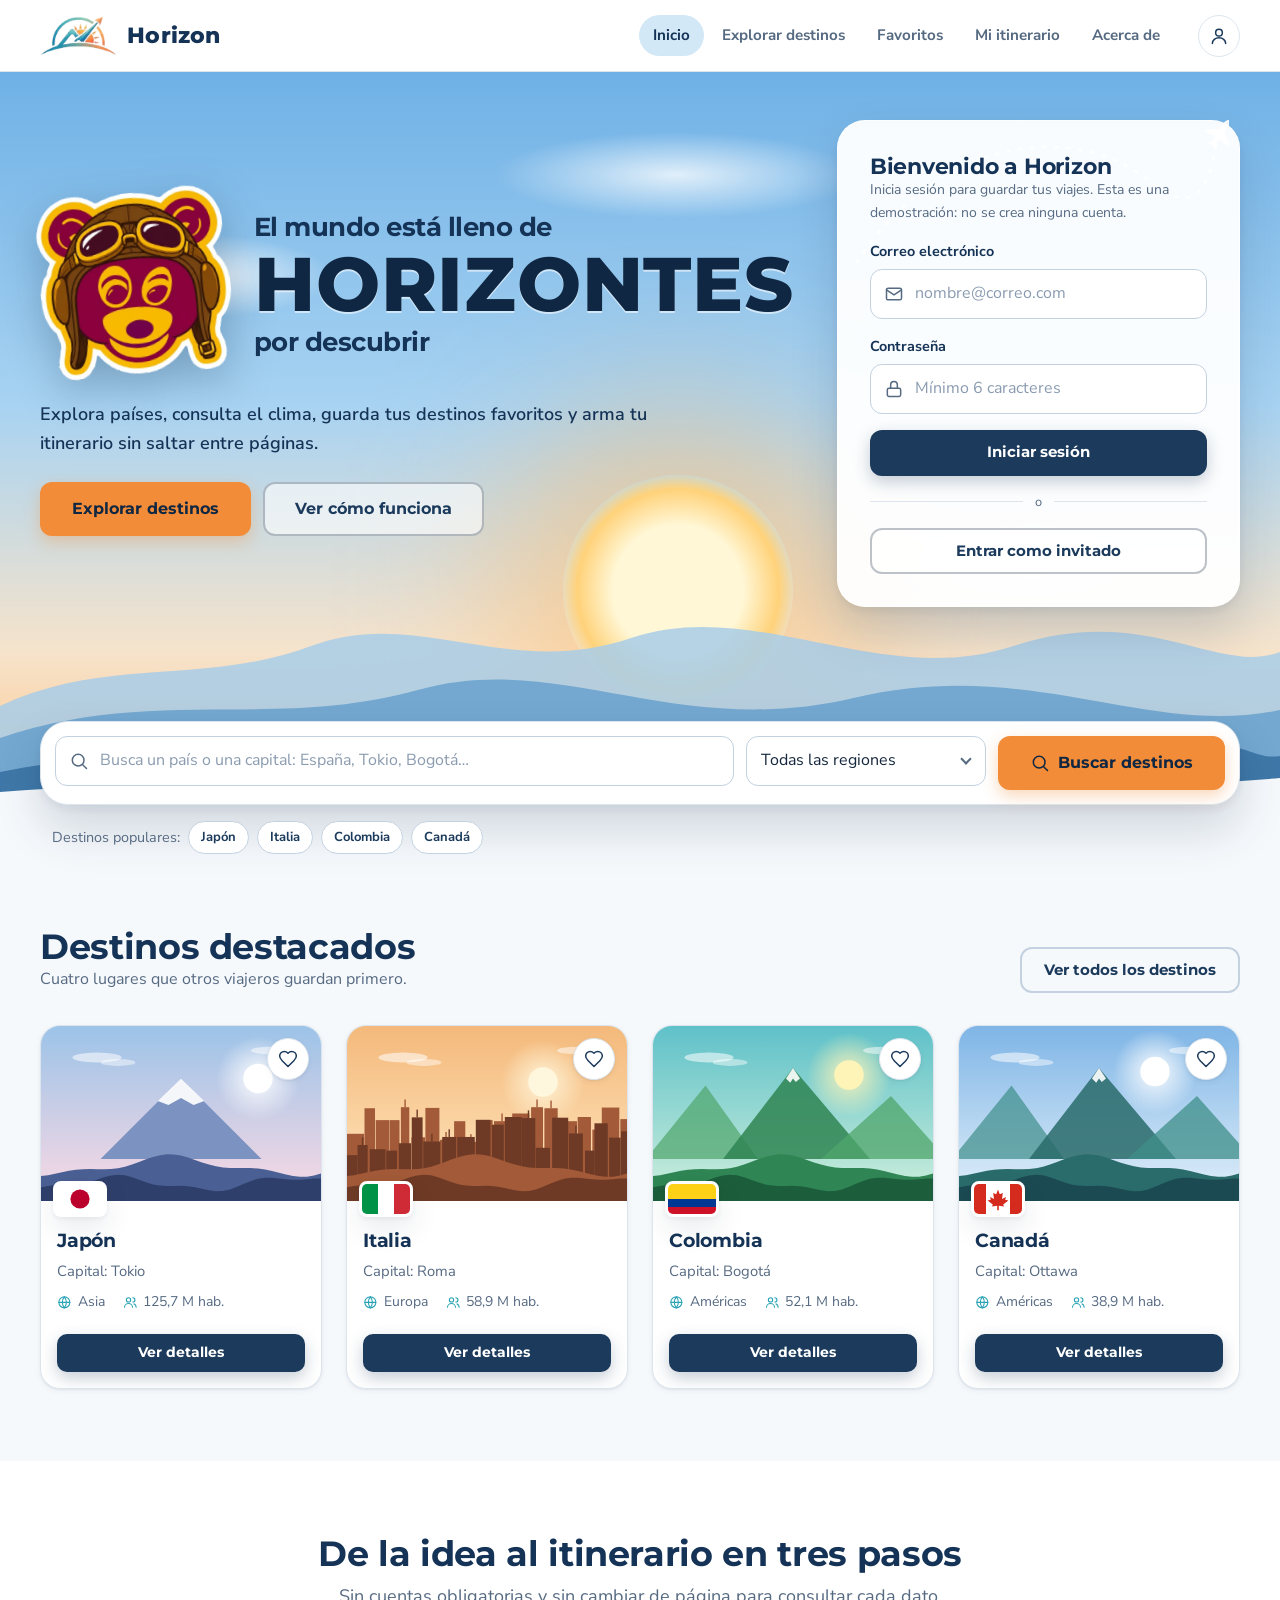
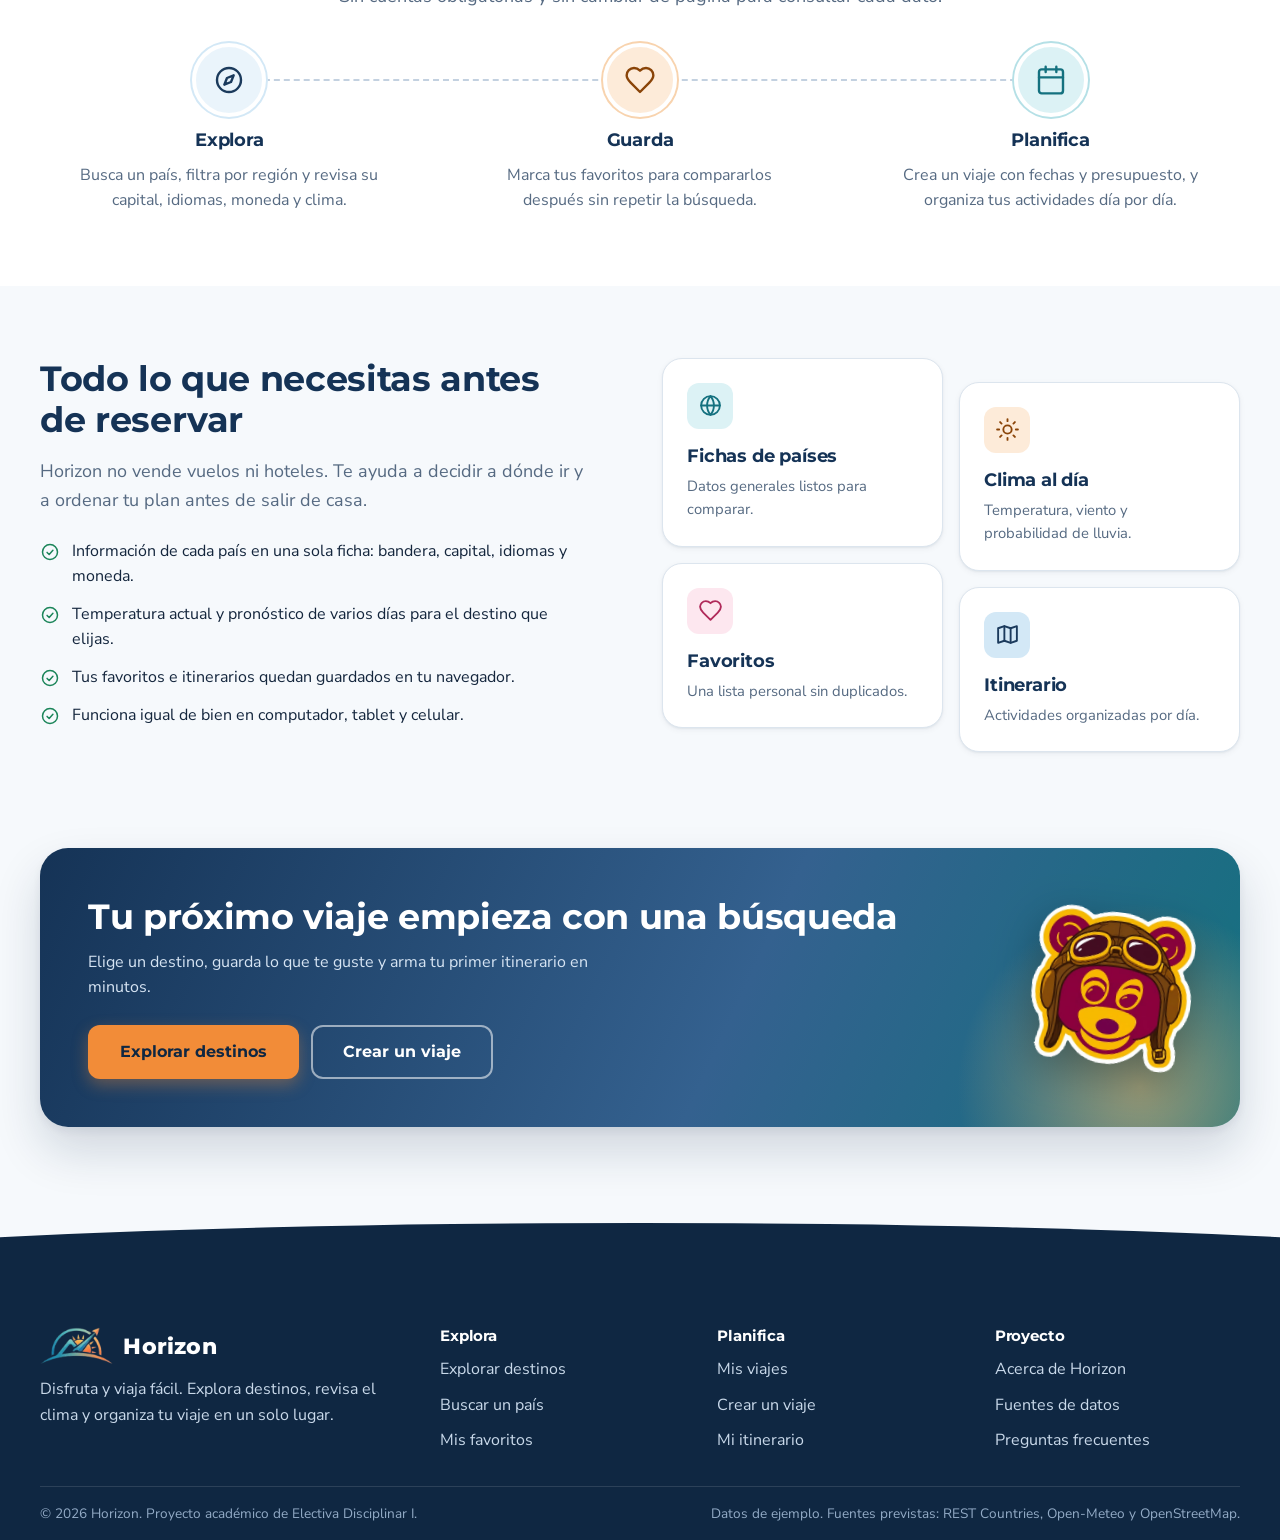
==== index.html @ ce662d8a "Add files via upload" ====
<!DOCTYPE html>
<html lang="es">
<head>
  <meta charset="utf-8">
  <meta name="viewport" content="width=device-width, initial-scale=1">
  <title>Horizon | Explora destinos y planifica tu viaje</title>
  <meta name="description" content="Horizon reúne destinos, clima, favoritos e itinerarios en un solo lugar para planificar tu próximo viaje.">
  <meta name="theme-color" content="#1b3a5c">
  <link rel="icon" type="image/png" href="assets/img/mascota.png">
  <link rel="preconnect" href="https://fonts.googleapis.com"><link rel="preconnect" href="https://fonts.gstatic.com" crossorigin><link rel="stylesheet" href="https://fonts.googleapis.com/css2?family=Montserrat:wght@600;700;800&family=Nunito+Sans:wght@400;600;700&display=swap">
  <link rel="stylesheet" href="css/base.css">
  <link rel="stylesheet" href="css/components.css">
  <link rel="stylesheet" href="css/pages.css">
  <link rel="stylesheet" href="css/responsive.css">
</head>
<body class="page-home">
<svg xmlns="http://www.w3.org/2000/svg" width="0" height="0" style="position:absolute" aria-hidden="true" focusable="false"><symbol id="i-search" viewBox="0 0 24 24"><circle cx="11" cy="11" r="7"/><path d="m21 21-4.3-4.3"/></symbol><symbol id="i-pin" viewBox="0 0 24 24"><path d="M20 10c0 6-8 12-8 12S4 16 4 10a8 8 0 0 1 16 0Z"/><circle cx="12" cy="10" r="3"/></symbol><symbol id="i-calendar" viewBox="0 0 24 24"><rect x="3" y="4" width="18" height="18" rx="2"/><path d="M16 2v4M8 2v4M3 10h18"/></symbol><symbol id="i-clock" viewBox="0 0 24 24"><circle cx="12" cy="12" r="9"/><path d="M12 7v5l3 2"/></symbol><symbol id="i-user" viewBox="0 0 24 24"><circle cx="12" cy="8" r="4"/><path d="M4 21c0-4 3.6-7 8-7s8 3 8 7"/></symbol><symbol id="i-users" viewBox="0 0 24 24"><circle cx="9" cy="8" r="3.5"/><path d="M2.5 20c0-3.5 3-6 6.5-6s6.5 2.5 6.5 6"/><path d="M16 4.5a3.5 3.5 0 0 1 0 7M18 14.5c2.2.8 3.5 2.8 3.5 5.5"/></symbol><symbol id="i-plane" viewBox="0 0 24 24"><path d="M17.8 19.2 16 11l3.5-3.5C21 6 21.5 4 21 3c-1-.5-3 0-4.5 1.5L13 8 4.8 6.2c-.5-.1-.9.1-1.1.5l-.3.5c-.2.5-.1 1 .3 1.3L9 12l-2 3H4l-1 1 3 2 2 3 1-1v-3l3-2 3.5 5.3c.3.4.8.5 1.3.3l.5-.2c.4-.3.6-.7.5-1.2z"/></symbol><symbol id="i-heart" viewBox="0 0 24 24"><path d="M19 14c1.5-1.5 3-3.2 3-5.5A5.5 5.5 0 0 0 16.5 3c-1.8 0-3 .5-4.5 2-1.5-1.5-2.7-2-4.5-2A5.5 5.5 0 0 0 2 8.5c0 2.3 1.5 4 3 5.5l7 7Z"/></symbol><symbol id="i-bookmark" viewBox="0 0 24 24"><path d="m19 21-7-4-7 4V5a2 2 0 0 1 2-2h10a2 2 0 0 1 2 2v16Z"/></symbol><symbol id="i-chevron-right" viewBox="0 0 24 24"><path d="m9 18 6-6-6-6"/></symbol><symbol id="i-chevron-left" viewBox="0 0 24 24"><path d="m15 18-6-6 6-6"/></symbol><symbol id="i-arrow-left" viewBox="0 0 24 24"><path d="M19 12H5M12 19l-7-7 7-7"/></symbol><symbol id="i-arrow-right" viewBox="0 0 24 24"><path d="M5 12h14M12 5l7 7-7 7"/></symbol><symbol id="i-dots" viewBox="0 0 24 24"><circle cx="12" cy="5" r="1.4" fill="currentColor"/><circle cx="12" cy="12" r="1.4" fill="currentColor"/><circle cx="12" cy="19" r="1.4" fill="currentColor"/></symbol><symbol id="i-plus" viewBox="0 0 24 24"><path d="M12 5v14M5 12h14"/></symbol><symbol id="i-trash" viewBox="0 0 24 24"><path d="M3 6h18M8 6V4a1 1 0 0 1 1-1h6a1 1 0 0 1 1 1v2M19 6l-1 14a2 2 0 0 1-2 2H8a2 2 0 0 1-2-2L5 6M10 11v6M14 11v6"/></symbol><symbol id="i-edit" viewBox="0 0 24 24"><path d="M12 20h9"/><path d="M16.5 3.5a2.1 2.1 0 0 1 3 3L7 19l-4 1 1-4Z"/></symbol><symbol id="i-check" viewBox="0 0 24 24"><path d="M20 6 9 17l-5-5"/></symbol><symbol id="i-x" viewBox="0 0 24 24"><path d="M18 6 6 18M6 6l12 12"/></symbol><symbol id="i-info" viewBox="0 0 24 24"><circle cx="12" cy="12" r="9"/><path d="M12 16v-4M12 8h.01"/></symbol><symbol id="i-alert" viewBox="0 0 24 24"><circle cx="12" cy="12" r="9"/><path d="M12 8v4M12 16h.01"/></symbol><symbol id="i-check-circle" viewBox="0 0 24 24"><circle cx="12" cy="12" r="9"/><path d="m8.5 12.5 2.5 2.5 4.5-5"/></symbol><symbol id="i-sun" viewBox="0 0 24 24"><circle cx="12" cy="12" r="4"/><path d="M12 2v2M12 20v2M4.9 4.9l1.4 1.4M17.7 17.7l1.4 1.4M2 12h2M20 12h2M4.9 19.1l1.4-1.4M17.7 6.3l1.4-1.4"/></symbol><symbol id="i-cloud" viewBox="0 0 24 24"><path d="M17.5 19H9a7 7 0 1 1 6.71-9h1.79a4.5 4.5 0 1 1 0 9Z"/></symbol><symbol id="i-cloud-sun" viewBox="0 0 24 24"><path d="M12 2v2M4.9 4.9l1.4 1.4M2 12h2M20 12h2M17.7 6.3l1.4-1.4"/><path d="M15.9 12.1a4 4 0 0 0-7.7-.9"/><path d="M13 22H7a5 5 0 1 1 4.9-6H13a3 3 0 0 1 0 6Z"/></symbol><symbol id="i-cloud-rain" viewBox="0 0 24 24"><path d="M4 14.9A7 7 0 1 1 15.7 8h1.8a4.5 4.5 0 0 1 2.5 8.2"/><path d="M16 14v6M8 14v6M12 16v6"/></symbol><symbol id="i-wind" viewBox="0 0 24 24"><path d="M17.7 7.7a2.5 2.5 0 1 1 1.8 4.3H2M9.6 4.6A2 2 0 1 1 11 8H2M12.6 19.4A2 2 0 1 0 14 16H2"/></symbol><symbol id="i-thermometer" viewBox="0 0 24 24"><path d="M14 14.8V4a2 2 0 0 0-4 0v10.8a4 4 0 1 0 4 0Z"/></symbol><symbol id="i-droplet" viewBox="0 0 24 24"><path d="M12 22a7 7 0 0 0 7-7c0-4-7-12-7-12S5 11 5 15a7 7 0 0 0 7 7Z"/></symbol><symbol id="i-globe" viewBox="0 0 24 24"><circle cx="12" cy="12" r="9"/><path d="M3 12h18M12 3a14 14 0 0 1 0 18M12 3a14 14 0 0 0 0 18"/></symbol><symbol id="i-compass" viewBox="0 0 24 24"><circle cx="12" cy="12" r="9"/><path d="m15.5 8.5-2 5-5 2 2-5Z"/></symbol><symbol id="i-coin" viewBox="0 0 24 24"><circle cx="12" cy="12" r="9"/><path d="M14.8 9.2c-.6-.8-1.6-1.2-2.8-1.2-1.7 0-2.8.8-2.8 2 0 3 5.6 1.5 5.6 4.2 0 1.2-1.2 2-2.8 2-1.3 0-2.4-.5-3-1.4M12 6.5V8m0 8v1.5"/></symbol><symbol id="i-language" viewBox="0 0 24 24"><path d="m5 8 6 6M4 14l6-6 2-3M2 5h12M7 2h1M22 22l-5-10-5 10M14 18h6"/></symbol><symbol id="i-landmark" viewBox="0 0 24 24"><path d="M3 22h18M6 18v-7M10 18v-7M14 18v-7M18 18v-7M12 2 3 7h18ZM3 18h18"/></symbol><symbol id="i-tree" viewBox="0 0 24 24"><path d="M12 22v-6"/><path d="M12 16c4 0 7-3 7-6.5S15.5 3 12 3 5 6 5 9.5 8 16 12 16Z"/></symbol><symbol id="i-museum" viewBox="0 0 24 24"><path d="M3 21h18M5 21V10M9.5 21V10M14.5 21V10M19 21V10M2.5 10 12 4l9.5 6Z"/></symbol><symbol id="i-briefcase" viewBox="0 0 24 24"><rect x="2" y="7" width="20" height="14" rx="2"/><path d="M16 21V5a2 2 0 0 0-2-2h-4a2 2 0 0 0-2 2v16"/></symbol><symbol id="i-file-text" viewBox="0 0 24 24"><path d="M14 2H6a2 2 0 0 0-2 2v16a2 2 0 0 0 2 2h12a2 2 0 0 0 2-2V8Z"/><path d="M14 2v6h6M8 13h8M8 17h8M8 9h2"/></symbol><symbol id="i-menu" viewBox="0 0 24 24"><path d="M4 6h16M4 12h16M4 18h16"/></symbol><symbol id="i-mail" viewBox="0 0 24 24"><rect x="3" y="5" width="18" height="14" rx="2"/><path d="m3 7 9 6 9-6"/></symbol><symbol id="i-lock" viewBox="0 0 24 24"><rect x="4" y="11" width="16" height="10" rx="2"/><path d="M8 11V7a4 4 0 0 1 8 0v4"/></symbol><symbol id="i-map" viewBox="0 0 24 24"><path d="M9 4 3 6v14l6-2 6 2 6-2V4l-6 2Z"/><path d="M9 4v14M15 6v14"/></symbol><symbol id="i-star" viewBox="0 0 24 24"><path d="m12 3 2.7 5.6 6.1.9-4.4 4.3 1 6.1L12 17l-5.4 2.9 1-6.1L3.2 9.5l6.1-.9Z"/></symbol><symbol id="i-external" viewBox="0 0 24 24"><path d="M18 13v6a2 2 0 0 1-2 2H5a2 2 0 0 1-2-2V8a2 2 0 0 1 2-2h6M15 3h6v6M10 14 21 3"/></symbol><symbol id="i-share" viewBox="0 0 24 24"><circle cx="18" cy="5" r="3"/><circle cx="6" cy="12" r="3"/><circle cx="18" cy="19" r="3"/><path d="m8.6 13.5 6.8 4M15.4 6.5l-6.8 4"/></symbol><symbol id="i-save" viewBox="0 0 24 24"><path d="M19 21H5a2 2 0 0 1-2-2V5a2 2 0 0 1 2-2h11l5 5v11a2 2 0 0 1-2 2Z"/><path d="M17 21v-8H7v8M7 3v5h8"/></symbol><symbol id="i-utensils" viewBox="0 0 24 24"><path d="M3 2v7a2 2 0 0 0 2 2h4a2 2 0 0 0 2-2V2M7 2v20M21 15V2a5 5 0 0 0-5 5v6a2 2 0 0 0 2 2h3Zm0 0v7"/></symbol><symbol id="i-code" viewBox="0 0 24 24"><path d="m16 18 6-6-6-6M8 6l-6 6 6 6"/></symbol><symbol id="i-sparkle" viewBox="0 0 24 24"><path d="m12 3 1.9 5.1L19 10l-5.1 1.9L12 17l-1.9-5.1L5 10l5.1-1.9ZM19 15l.8 2.2L22 18l-2.2.8L19 21l-.8-2.2L16 18l2.2-.8Z"/></symbol></svg>
<a class="skip-link" href="#contenido">Saltar al contenido</a>

<header class="site-header">
  <div class="container navbar">
    <a class="navbar__brand" href="index.html" aria-label="Horizon, ir al inicio">
      <img src="assets/img/logo-mark.png" alt="" width="191" height="99">
      <span>Horizon</span>
    </a>
    <nav class="navbar__menu" id="nav-menu" aria-label="Navegación principal"><a class="navbar__link is-active" href="index.html" aria-current="page">Inicio</a><a class="navbar__link" href="explorar.html">Explorar destinos</a><a class="navbar__link" href="favoritos.html">Favoritos</a><a class="navbar__link" href="mis-viajes.html">Mi itinerario</a><a class="navbar__link" href="acerca-de.html">Acerca de</a></nav>
    <div class="navbar__actions has-menu">
      <button class="icon-btn" type="button" data-menu-toggle aria-expanded="false" aria-controls="user-menu" aria-haspopup="true" aria-label="Abrir menú de usuario"><svg class="icon" aria-hidden="true" focusable="false"><use href="#i-user"/></svg></button>
      <div class="menu" id="user-menu" hidden>
        <a class="menu__item" href="index.html#acceso"><svg class="icon" aria-hidden="true" focusable="false"><use href="#i-lock"/></svg>Iniciar sesión</a>
        <a class="menu__item" href="favoritos.html"><svg class="icon" aria-hidden="true" focusable="false"><use href="#i-heart"/></svg>Mis favoritos</a>
        <a class="menu__item" href="mis-viajes.html"><svg class="icon" aria-hidden="true" focusable="false"><use href="#i-briefcase"/></svg>Mis viajes</a>
        <div class="menu__sep" role="separator"></div>
        <a class="menu__item" href="crear-viaje.html"><svg class="icon" aria-hidden="true" focusable="false"><use href="#i-plus"/></svg>Crear un viaje</a>
      </div>
      <button class="icon-btn navbar__toggle" type="button" aria-expanded="false" aria-controls="nav-menu" aria-label="Abrir menú de navegación"><svg class="icon" aria-hidden="true" focusable="false"><use href="#i-menu"/></svg></button>
    </div>
  </div>
</header>
<main id="contenido">

<section class="hero" aria-labelledby="hero-title">
  <div class="hero__sun" aria-hidden="true"></div>
  <div class="hero__cloud hero__cloud--1" aria-hidden="true"></div>
  <div class="hero__cloud hero__cloud--2" aria-hidden="true"></div>
  <div class="hero__cloud hero__cloud--3" aria-hidden="true"></div>
  <svg class="hero__path" viewBox="0 0 380 170" fill="none" aria-hidden="true">
    <path d="M8 150C86 28 222 6 302 70c40 32 58 14 66-44" stroke="currentColor" stroke-width="2.6" stroke-dasharray="2 10" stroke-linecap="round" opacity=".9"/>
    <g transform="translate(350 10) rotate(-12)" fill="currentColor" stroke="none" opacity=".95"><use href="#i-plane" width="34" height="34"/></g>
  </svg>
  <svg class="hero__landscape" viewBox="0 0 1440 210" preserveAspectRatio="none" aria-hidden="true">
    <path d="M0 118C120 68 230 98 350 58s220 34 360-8 280 52 430 8 230 30 300 6V210H0Z" fill="#a9cde8" opacity=".85"/>
    <path d="M0 150C170 98 310 142 470 102s290 50 490 8 330 40 480 12V210H0Z" fill="#74a8d0"/>
    <path d="M0 184C210 146 400 190 620 160s400 38 590 6 190 8 230 2V210H0Z" fill="#3f78a8"/>
    <path d="M0 204C240 186 520 210 770 198s440 10 670-8V210H0Z" fill="#f6f9fc"/>
  </svg>

  <div class="container hero__inner">
    <div class="hero__content">
      <div class="hero__intro">
        <img class="hero__mascot" src="assets/img/mascota.png" alt="Mascota de Horizon: un oso con casco de aviador" width="536" height="523">
        <h1 class="hero__title" id="hero-title">
          <span class="hero__kicker">El mundo está lleno de</span>
          <span class="hero__word">HORIZONTES</span>
          <span class="hero__kicker">por descubrir</span>
        </h1>
      </div>
      <p class="lead hero__lead">Explora países, consulta el clima, guarda tus destinos favoritos y arma tu itinerario sin saltar entre páginas.</p>
      <div class="hero__cta">
        <a class="btn btn--accent btn--lg" href="destinos.html">Explorar destinos</a>
        <a class="btn btn--outline btn--lg" href="#como-funciona">Ver cómo funciona</a>
      </div>
    </div>

    <aside class="login-card" id="acceso" aria-labelledby="login-title">
      <div>
        <h2 id="login-title">Bienvenido a Horizon</h2>
        <p class="text-muted text-small">Inicia sesión para guardar tus viajes. Esta es una demostración: no se crea ninguna cuenta.</p>
      </div>
      <form id="login-form" novalidate>
        <div class="login-form__fields">
          
<div class="field">
  <label class="field__label" for="login-email">Correo electrónico</label>
  <div class="field__control"><svg class="icon" aria-hidden="true" focusable="false"><use href="#i-mail"/></svg><input class="input" id="login-email" name="email" type="email" autocomplete="email" placeholder="nombre@correo.com" required aria-describedby="login-email-error"></div>
  <p class="field__error" id="login-email-error"><svg class="icon" aria-hidden="true" focusable="false"><use href="#i-alert"/></svg><span>Escribe un correo válido</span></p>
</div>
          
<div class="field">
  <label class="field__label" for="login-pass">Contraseña</label>
  <div class="field__control"><svg class="icon" aria-hidden="true" focusable="false"><use href="#i-lock"/></svg><input class="input" id="login-pass" name="password" type="password" autocomplete="current-password" placeholder="Mínimo 6 caracteres" required aria-describedby="login-pass-error"></div>
  <p class="field__error" id="login-pass-error"><svg class="icon" aria-hidden="true" focusable="false"><use href="#i-alert"/></svg><span>La contraseña debe tener al menos 6 caracteres</span></p>
</div>
        </div>
        <button class="btn btn--primary btn--block" type="submit">Iniciar sesión</button>
      </form>
      <div class="login-card__sep"><span>o</span></div>
      <a class="btn btn--outline btn--block" href="explorar.html">Entrar como invitado</a>
    </aside>
  </div>
</section>

<section class="quick-search" aria-label="Buscar destinos">
  <div class="container">
    <form class="quick-search__form" action="destinos.html" method="get" role="search">
      <div class="field">
        <label class="sr-only" for="home-q">Busca un país o una capital</label>
        <div class="field__control"><svg class="icon" aria-hidden="true" focusable="false"><use href="#i-search"/></svg><input class="input" id="home-q" name="q" type="search" placeholder="Busca un país o una capital: España, Tokio, Bogotá…" autocomplete="off"></div>
      </div>
      <div class="field">
        <label class="sr-only" for="home-region">Región</label>
        <div class="field__control field__control--select"><select class="select" id="home-region" name="region"><option value="">Todas las regiones</option><option value="Américas">Américas</option><option value="Europa">Europa</option><option value="Asia">Asia</option><option value="África">África</option></select></div>
      </div>
      <button class="btn btn--accent btn--lg" type="submit"><svg class="icon" aria-hidden="true" focusable="false"><use href="#i-search"/></svg>Buscar destinos</button>
    </form>
    <div class="quick-search__chips">
      <span>Destinos populares:</span>
      <a class="chip chip--outline" href="destinos.html?q=Japón">Japón</a>
      <a class="chip chip--outline" href="destinos.html?q=Italia">Italia</a>
      <a class="chip chip--outline" href="destinos.html?q=Colombia">Colombia</a>
      <a class="chip chip--outline" href="destinos.html?q=Canadá">Canadá</a>
    </div>
  </div>
</section>

<section class="section" aria-labelledby="destacados-title">
  <div class="container">
    <div class="section-head section-head--row">
      <div>
        <h2 id="destacados-title">Destinos destacados</h2>
        <p class="text-muted">Cuatro lugares que otros viajeros guardan primero.</p>
      </div>
      <a class="btn btn--outline" href="destinos.html">Ver todos los destinos</a>
    </div>
    <div class="grid-4">
<article class="dest-card">
  <div class="dest-card__media">
    <img src="assets/img/cover-jp.svg" alt="" width="800" height="500" loading="lazy">
    <button class="icon-btn fav-btn dest-card__fav" type="button" aria-pressed="false" aria-label="Agregar Japón a favoritos" title="Agregar a favoritos" data-name="Japón"><svg class="icon" aria-hidden="true" focusable="false"><use href="#i-heart"/></svg></button>
    <span class="flag-chip"><img src="assets/flags/jp.svg" alt="Bandera de Japón" width="60" height="40" loading="lazy"></span>
  </div>
  <div class="dest-card__body">
    <h3 class="dest-card__title"><a href="detalle.html">Japón</a></h3>
    <p class="dest-card__capital">Capital: Tokio</p>
    <ul class="meta-list">
      <li><svg class="icon" aria-hidden="true" focusable="false"><use href="#i-globe"/></svg>Asia</li>
      <li><svg class="icon" aria-hidden="true" focusable="false"><use href="#i-users"/></svg>125,7 M hab.</li>
    </ul>
    <div class="dest-card__footer">
      <a class="btn btn--primary btn--sm btn--block" href="detalle.html">Ver detalles</a>
    </div>
  </div>
</article>
<article class="dest-card">
  <div class="dest-card__media">
    <img src="assets/img/cover-it.svg" alt="" width="800" height="500" loading="lazy">
    <button class="icon-btn fav-btn dest-card__fav" type="button" aria-pressed="false" aria-label="Agregar Italia a favoritos" title="Agregar a favoritos" data-name="Italia"><svg class="icon" aria-hidden="true" focusable="false"><use href="#i-heart"/></svg></button>
    <span class="flag-chip"><img src="assets/flags/it.svg" alt="Bandera de Italia" width="60" height="40" loading="lazy"></span>
  </div>
  <div class="dest-card__body">
    <h3 class="dest-card__title"><a href="detalle.html">Italia</a></h3>
    <p class="dest-card__capital">Capital: Roma</p>
    <ul class="meta-list">
      <li><svg class="icon" aria-hidden="true" focusable="false"><use href="#i-globe"/></svg>Europa</li>
      <li><svg class="icon" aria-hidden="true" focusable="false"><use href="#i-users"/></svg>58,9 M hab.</li>
    </ul>
    <div class="dest-card__footer">
      <a class="btn btn--primary btn--sm btn--block" href="detalle.html">Ver detalles</a>
    </div>
  </div>
</article>
<article class="dest-card">
  <div class="dest-card__media">
    <img src="assets/img/cover-co.svg" alt="" width="800" height="500" loading="lazy">
    <button class="icon-btn fav-btn dest-card__fav" type="button" aria-pressed="false" aria-label="Agregar Colombia a favoritos" title="Agregar a favoritos" data-name="Colombia"><svg class="icon" aria-hidden="true" focusable="false"><use href="#i-heart"/></svg></button>
    <span class="flag-chip"><img src="assets/flags/co.svg" alt="Bandera de Colombia" width="60" height="40" loading="lazy"></span>
  </div>
  <div class="dest-card__body">
    <h3 class="dest-card__title"><a href="detalle.html">Colombia</a></h3>
    <p class="dest-card__capital">Capital: Bogotá</p>
    <ul class="meta-list">
      <li><svg class="icon" aria-hidden="true" focusable="false"><use href="#i-globe"/></svg>Américas</li>
      <li><svg class="icon" aria-hidden="true" focusable="false"><use href="#i-users"/></svg>52,1 M hab.</li>
    </ul>
    <div class="dest-card__footer">
      <a class="btn btn--primary btn--sm btn--block" href="detalle.html">Ver detalles</a>
    </div>
  </div>
</article>
<article class="dest-card">
  <div class="dest-card__media">
    <img src="assets/img/cover-ca.svg" alt="" width="800" height="500" loading="lazy">
    <button class="icon-btn fav-btn dest-card__fav" type="button" aria-pressed="false" aria-label="Agregar Canadá a favoritos" title="Agregar a favoritos" data-name="Canadá"><svg class="icon" aria-hidden="true" focusable="false"><use href="#i-heart"/></svg></button>
    <span class="flag-chip"><img src="assets/flags/ca.svg" alt="Bandera de Canadá" width="60" height="40" loading="lazy"></span>
  </div>
  <div class="dest-card__body">
    <h3 class="dest-card__title"><a href="detalle.html">Canadá</a></h3>
    <p class="dest-card__capital">Capital: Ottawa</p>
    <ul class="meta-list">
      <li><svg class="icon" aria-hidden="true" focusable="false"><use href="#i-globe"/></svg>Américas</li>
      <li><svg class="icon" aria-hidden="true" focusable="false"><use href="#i-users"/></svg>38,9 M hab.</li>
    </ul>
    <div class="dest-card__footer">
      <a class="btn btn--primary btn--sm btn--block" href="detalle.html">Ver detalles</a>
    </div>
  </div>
</article></div>
  </div>
</section>

<section class="section section--white" id="como-funciona" aria-labelledby="pasos-title">
  <div class="container">
    <div class="section-head section-head--center">
      <h2 id="pasos-title">De la idea al itinerario en tres pasos</h2>
      <p class="lead">Sin cuentas obligatorias y sin cambiar de página para consultar cada dato.</p>
    </div>
    <ol class="steps">
      <li class="step">
        <span class="step__icon"><svg class="icon" aria-hidden="true" focusable="false"><use href="#i-compass"/></svg></span>
        <h3>Explora</h3>
        <p>Busca un país, filtra por región y revisa su capital, idiomas, moneda y clima.</p>
      </li>
      <li class="step">
        <span class="step__icon"><svg class="icon" aria-hidden="true" focusable="false"><use href="#i-heart"/></svg></span>
        <h3>Guarda</h3>
        <p>Marca tus favoritos para compararlos después sin repetir la búsqueda.</p>
      </li>
      <li class="step">
        <span class="step__icon"><svg class="icon" aria-hidden="true" focusable="false"><use href="#i-calendar"/></svg></span>
        <h3>Planifica</h3>
        <p>Crea un viaje con fechas y presupuesto, y organiza tus actividades día por día.</p>
      </li>
    </ol>
  </div>
</section>

<section class="section" aria-labelledby="todo-title">
  <div class="container split">
    <div class="split__text">
      <h2 id="todo-title">Todo lo que necesitas antes de reservar</h2>
      <p class="lead">Horizon no vende vuelos ni hoteles. Te ayuda a decidir a dónde ir y a ordenar tu plan antes de salir de casa.</p>
      <ul class="checklist">
        <li><svg class="icon" aria-hidden="true" focusable="false"><use href="#i-check-circle"/></svg><span>Información de cada país en una sola ficha: bandera, capital, idiomas y moneda.</span></li>
        <li><svg class="icon" aria-hidden="true" focusable="false"><use href="#i-check-circle"/></svg><span>Temperatura actual y pronóstico de varios días para el destino que elijas.</span></li>
        <li><svg class="icon" aria-hidden="true" focusable="false"><use href="#i-check-circle"/></svg><span>Tus favoritos e itinerarios quedan guardados en tu navegador.</span></li>
        <li><svg class="icon" aria-hidden="true" focusable="false"><use href="#i-check-circle"/></svg><span>Funciona igual de bien en computador, tablet y celular.</span></li>
      </ul>
    </div>
    <div class="feature-grid">
      <div class="feature"><span class="feature__icon feature__icon--teal"><svg class="icon" aria-hidden="true" focusable="false"><use href="#i-globe"/></svg></span><h3>Fichas de países</h3><p>Datos generales listos para comparar.</p></div>
      <div class="feature"><span class="feature__icon feature__icon--orange"><svg class="icon" aria-hidden="true" focusable="false"><use href="#i-sun"/></svg></span><h3>Clima al día</h3><p>Temperatura, viento y probabilidad de lluvia.</p></div>
      <div class="feature"><span class="feature__icon feature__icon--rose"><svg class="icon" aria-hidden="true" focusable="false"><use href="#i-heart"/></svg></span><h3>Favoritos</h3><p>Una lista personal sin duplicados.</p></div>
      <div class="feature"><span class="feature__icon feature__icon--navy"><svg class="icon" aria-hidden="true" focusable="false"><use href="#i-map"/></svg></span><h3>Itinerario</h3><p>Actividades organizadas por día.</p></div>
    </div>
  </div>
</section>

<section class="section--tight" aria-labelledby="cta-title">
  <div class="container">
    <div class="cta-band">
      <div>
        <h2 id="cta-title">Tu próximo viaje empieza con una búsqueda</h2>
        <p>Elige un destino, guarda lo que te guste y arma tu primer itinerario en minutos.</p>
        <div class="cta-band__actions">
          <a class="btn btn--accent btn--lg" href="destinos.html">Explorar destinos</a>
          <a class="btn btn--outline-light btn--lg" href="crear-viaje.html">Crear un viaje</a>
        </div>
      </div>
      <img class="cta-band__mascot" src="assets/img/mascota.png" alt="" width="536" height="523" loading="lazy">
    </div>
  </div>
</section>
</main>

<footer class="site-footer">
  <div class="container">
    <div class="footer__grid">
      <div class="footer__brand">
        <a class="navbar__brand" href="index.html"><img src="assets/img/logo-mark.png" alt="" width="191" height="99"><span>Horizon</span></a>
        <p>Disfruta y viaja fácil. Explora destinos, revisa el clima y organiza tu viaje en un solo lugar.</p>
      </div>
      <div>
        <h2 class="footer__title">Explora</h2>
        <ul class="footer__links">
          <li><a href="explorar.html">Explorar destinos</a></li>
          <li><a href="destinos.html">Buscar un país</a></li>
          <li><a href="favoritos.html">Mis favoritos</a></li>
        </ul>
      </div>
      <div>
        <h2 class="footer__title">Planifica</h2>
        <ul class="footer__links">
          <li><a href="mis-viajes.html">Mis viajes</a></li>
          <li><a href="crear-viaje.html">Crear un viaje</a></li>
          <li><a href="itinerario.html">Mi itinerario</a></li>
        </ul>
      </div>
      <div>
        <h2 class="footer__title">Proyecto</h2>
        <ul class="footer__links">
          <li><a href="acerca-de.html">Acerca de Horizon</a></li>
          <li><a href="acerca-de.html#datos">Fuentes de datos</a></li>
          <li><a href="acerca-de.html#preguntas">Preguntas frecuentes</a></li>
        </ul>
      </div>
    </div>
    <div class="footer__bottom">
      <p>© 2026 Horizon. Proyecto académico de Electiva Disciplinar I.</p>
      <p>Datos de ejemplo. Fuentes previstas: REST Countries, Open-Meteo y OpenStreetMap.</p>
    </div>
  </div>
</footer>
<div class="toast-region" id="toast-region" role="status" aria-live="polite"></div>
<script src="js/main.js" defer></script>
</body>
</html>
---- css/base.css ----
/* ==========================================================================
   HORIZON · base.css
   Variables de diseño (design tokens), reset, tipografía y utilidades.
   ========================================================================== */

:root {
  /* Marca (tomados del logo y la mascota) */
  --navy-900: #0f2742;
  --navy-800: #153356;
  --navy-700: #1b3a5c;
  --navy-500: #34618f;
  --teal-700: #14717f;
  --teal-500: #2ba3b5;
  --teal-100: #dcf2f5;
  --orange-600: #e0731b;
  --orange-500: #f28c38;
  --orange-100: #fdebd9;
  --burgundy-700: #7a1f3d;
  --gold-500: #f2b31a;

  /* Neutros */
  --bg: #f6f9fc;
  --surface: #ffffff;
  --sky-100: #eaf4fb;
  --sky-200: #d3e8f6;
  --ink: #14263d;
  --muted: #566a82;
  --line: #dce5ee;
  --line-strong: #c3d1e0;

  /* Estados */
  --danger: #c23a3a;
  --danger-bg: #fdeeee;
  --success: #1b8559;
  --success-bg: #e6f6ee;
  --warning-bg: #fff4dc;

  /* Tipografía */
  --font-title: "Montserrat", "Segoe UI", system-ui, -apple-system, sans-serif;
  --font-body: "Nunito Sans", "Segoe UI", system-ui, -apple-system, sans-serif;

  /* Radios (varían según la jerarquía del elemento) */
  --r-sm: 8px;
  --r-md: 12px;
  --r-lg: 20px;
  --r-xl: 28px;
  --r-pill: 999px;

  /* Sombras con tinte azul marino */
  --shadow-sm: 0 1px 2px rgba(15, 39, 66, 0.06), 0 2px 6px rgba(15, 39, 66, 0.05);
  --shadow-md: 0 2px 4px rgba(15, 39, 66, 0.05), 0 12px 28px rgba(15, 39, 66, 0.09);
  --shadow-lg: 0 4px 8px rgba(15, 39, 66, 0.06), 0 24px 48px rgba(15, 39, 66, 0.16);

  /* Espaciado */
  --space-1: 4px;
  --space-2: 8px;
  --space-3: 12px;
  --space-4: 16px;
  --space-5: 24px;
  --space-6: 32px;
  --space-7: 48px;
  --space-8: 72px;
  --space-9: 104px;

  --container: 1200px;
  --header-h: 72px;
  --ease: cubic-bezier(0.22, 0.61, 0.36, 1);
}

/* ---------- Reset ---------- */
*,
*::before,
*::after {
  box-sizing: border-box;
}

html {
  -webkit-text-size-adjust: 100%;
  scroll-behavior: smooth;
  scroll-padding-top: calc(var(--header-h) + 16px);
}

body {
  margin: 0;
  min-height: 100vh;
  display: flex;
  flex-direction: column;
  font-family: var(--font-body);
  font-size: 1rem;
  line-height: 1.6;
  color: var(--ink);
  background: var(--bg);
  -webkit-font-smoothing: antialiased;
}

main {
  flex: 1 0 auto;
}

img,
svg,
video {
  display: block;
  max-width: 100%;
}

img {
  height: auto;
}

button,
input,
select,
textarea {
  font: inherit;
  color: inherit;
}

button {
  cursor: pointer;
}

a {
  color: var(--teal-700);
  text-decoration-thickness: 1px;
  text-underline-offset: 3px;
}

a:hover {
  color: var(--navy-700);
}

ul,
ol {
  margin: 0;
  padding: 0;
  list-style: none;
}

p {
  margin: 0;
}

::selection {
  background: var(--teal-100);
  color: var(--navy-900);
}

/* ---------- Tipografía ---------- */
h1,
h2,
h3,
h4 {
  margin: 0;
  font-family: var(--font-title);
  font-weight: 700;
  line-height: 1.18;
  letter-spacing: -0.01em;
  color: var(--navy-800);
}

h1 {
  font-size: clamp(2rem, 1.4rem + 2.6vw, 3.25rem);
  font-weight: 800;
}

h2 {
  font-size: clamp(1.5rem, 1.2rem + 1.4vw, 2.2rem);
}

h3 {
  font-size: 1.15rem;
}

h4 {
  font-size: 1rem;
}

.lead {
  font-size: 1.125rem;
  color: var(--muted);
  max-width: 62ch;
}

.text-muted {
  color: var(--muted);
}

.text-small {
  font-size: 0.875rem;
}

/* ---------- Layout ---------- */
.container {
  width: min(100% - 2.5rem, var(--container));
  margin-inline: auto;
}

.section {
  padding-block: var(--space-8);
}

.section--tight {
  padding-block: var(--space-7);
}

.section--white {
  background: var(--surface);
}

.section-head {
  display: flex;
  flex-direction: column;
  gap: var(--space-2);
  margin-bottom: var(--space-6);
}

.section-head--center {
  align-items: center;
  text-align: center;
}

.section-head--row {
  flex-direction: row;
  align-items: end;
  justify-content: space-between;
  gap: var(--space-5);
}

/* ---------- Iconos (sprite SVG) ---------- */
.icon {
  width: 1.25em;
  height: 1.25em;
  flex: none;
  fill: none;
  stroke: currentColor;
  stroke-width: 1.8;
  stroke-linecap: round;
  stroke-linejoin: round;
}

.icon--fill {
  fill: currentColor;
}

.icon--lg {
  width: 1.75em;
  height: 1.75em;
}

/* ---------- Accesibilidad ---------- */
.sr-only {
  position: absolute;
  width: 1px;
  height: 1px;
  padding: 0;
  margin: -1px;
  overflow: hidden;
  clip: rect(0, 0, 0, 0);
  white-space: nowrap;
  border: 0;
}

.skip-link {
  position: absolute;
  left: 16px;
  top: -64px;
  z-index: 1000;
  padding: 10px 18px;
  background: var(--navy-800);
  color: #fff;
  border-radius: var(--r-sm);
  transition: top 0.2s var(--ease);
}

.skip-link:focus {
  top: 12px;
  color: #fff;
}

:focus-visible {
  outline: 3px solid var(--orange-500);
  outline-offset: 2px;
  border-radius: 4px;
}

@media (prefers-reduced-motion: reduce) {
  *,
  *::before,
  *::after {
    animation-duration: 0.01ms !important;
    animation-iteration-count: 1 !important;
    transition-duration: 0.01ms !important;
    scroll-behavior: auto !important;
  }
}
---- css/components.css ----
/* ==========================================================================
   HORIZON · components.css
   Componentes reutilizables en todas las pantallas.
   ========================================================================== */

/* ---------- Navbar ---------- */
.site-header {
  position: sticky;
  top: 0;
  z-index: 100;
  height: var(--header-h);
  background: rgba(255, 255, 255, 0.92);
  backdrop-filter: saturate(160%) blur(12px);
  -webkit-backdrop-filter: saturate(160%) blur(12px);
  border-bottom: 1px solid var(--line);
}

.navbar {
  height: 100%;
  display: flex;
  align-items: center;
  gap: var(--space-5);
}

.navbar__brand {
  display: inline-flex;
  align-items: center;
  gap: 10px;
  text-decoration: none;
  color: var(--navy-800);
}

.navbar__brand img {
  height: 40px;
  width: auto;
}

.navbar__brand span {
  font-family: var(--font-title);
  font-weight: 800;
  font-size: 1.35rem;
  letter-spacing: 0.01em;
}

.navbar__menu {
  display: flex;
  align-items: center;
  gap: var(--space-1);
  margin-left: auto;
}

.navbar__link {
  display: inline-flex;
  align-items: center;
  padding: 8px 14px;
  font-weight: 700;
  font-size: 0.95rem;
  color: var(--muted);
  text-decoration: none;
  border-radius: var(--r-pill);
  transition: background 0.2s, color 0.2s;
}

.navbar__link:hover {
  color: var(--navy-800);
  background: var(--sky-100);
}

.navbar__link.is-active {
  color: var(--navy-800);
  background: var(--sky-200);
}

.navbar__actions {
  display: flex;
  align-items: center;
  gap: var(--space-2);
  position: relative;
}

.navbar__toggle.icon-btn {
  display: none;
}

/* ---------- Botones ---------- */
.btn {
  display: inline-flex;
  align-items: center;
  justify-content: center;
  gap: 8px;
  min-height: 46px;
  padding: 10px 22px;
  font-family: var(--font-title);
  font-weight: 700;
  font-size: 0.95rem;
  line-height: 1.2;
  text-decoration: none;
  white-space: nowrap;
  border: 2px solid transparent;
  border-radius: var(--r-md);
  transition: background 0.2s, color 0.2s, border-color 0.2s, transform 0.15s, box-shadow 0.2s;
}

.btn:active {
  transform: translateY(1px);
}

.btn--primary {
  background: var(--navy-700);
  color: #fff;
  box-shadow: 0 6px 16px rgba(27, 58, 92, 0.25);
}

.btn--primary:hover {
  background: var(--navy-900);
  color: #fff;
}

.btn--accent {
  background: var(--orange-500);
  color: var(--navy-900);
  box-shadow: 0 6px 16px rgba(242, 140, 56, 0.35);
}

.btn--accent:hover {
  background: #ff9f52;
  color: var(--navy-900);
}

.btn--outline {
  background: transparent;
  color: var(--navy-700);
  border-color: var(--line-strong);
}

.btn--outline:hover {
  border-color: var(--navy-700);
  background: var(--sky-100);
  color: var(--navy-800);
}

.btn--ghost {
  background: transparent;
  color: var(--navy-700);
}

.btn--ghost:hover {
  background: var(--sky-100);
  color: var(--navy-800);
}

.btn--danger {
  background: var(--danger);
  color: #fff;
}

.btn--danger:hover {
  background: #a62e2e;
  color: #fff;
}

.btn--sm {
  min-height: 38px;
  padding: 6px 16px;
  font-size: 0.875rem;
  border-radius: 10px;
}

.btn--lg {
  min-height: 54px;
  padding: 14px 30px;
  font-size: 1rem;
}

.btn--block {
  width: 100%;
}

.btn[disabled],
.btn[aria-disabled="true"] {
  opacity: 0.55;
  cursor: not-allowed;
  box-shadow: none;
}

.icon-btn {
  display: inline-grid;
  place-items: center;
  width: 42px;
  height: 42px;
  padding: 0;
  color: var(--navy-700);
  background: var(--surface);
  border: 1px solid var(--line);
  border-radius: 50%;
  transition: background 0.2s, color 0.2s, border-color 0.2s, transform 0.2s var(--ease);
}

.icon-btn:hover {
  background: var(--sky-100);
  border-color: var(--line-strong);
}

.icon-btn--ghost {
  border-color: transparent;
  background: transparent;
}

/* Botón de favorito (corazón) */
.fav-btn[aria-pressed="true"] {
  color: #d6336c;
}

.fav-btn[aria-pressed="true"] .icon {
  fill: currentColor;
}

.fav-btn.icon-btn[aria-pressed="true"] {
  background: #fff0f5;
  border-color: #f5c2d4;
  animation: pop 0.35s var(--ease);
}

@keyframes pop {
  50% {
    transform: scale(1.18);
  }
}

/* ---------- Dropdown ---------- */
.menu {
  position: absolute;
  top: calc(100% + 8px);
  right: 0;
  z-index: 60;
  min-width: 210px;
  padding: 6px;
  background: var(--surface);
  border: 1px solid var(--line);
  border-radius: var(--r-md);
  box-shadow: var(--shadow-lg);
}

.menu[hidden] {
  display: none;
}

.menu__item {
  display: flex;
  align-items: center;
  gap: 10px;
  width: 100%;
  padding: 10px 12px;
  font-size: 0.925rem;
  font-weight: 600;
  text-align: left;
  color: var(--ink);
  text-decoration: none;
  background: none;
  border: 0;
  border-radius: var(--r-sm);
}

.menu__item:hover {
  background: var(--sky-100);
  color: var(--ink);
}

.menu__item--danger {
  color: var(--danger);
}

.menu__item--danger:hover {
  background: var(--danger-bg);
  color: var(--danger);
}

.menu__sep {
  height: 1px;
  margin: 6px 4px;
  background: var(--line);
}

.has-menu {
  position: relative;
}

/* ---------- Formularios ---------- */
.field {
  display: flex;
  flex-direction: column;
  gap: 6px;
}

.field__label {
  font-size: 0.9rem;
  font-weight: 700;
  color: var(--navy-800);
}

.field__label .optional {
  font-weight: 400;
  color: var(--muted);
}

.field__control {
  position: relative;
}

.field__control > .icon {
  position: absolute;
  left: 14px;
  top: 50%;
  transform: translateY(-50%);
  color: var(--muted);
  pointer-events: none;
}

.field__control--select::after {
  content: "";
  position: absolute;
  right: 16px;
  top: 50%;
  width: 8px;
  height: 8px;
  margin-top: -6px;
  border-right: 2px solid var(--muted);
  border-bottom: 2px solid var(--muted);
  transform: rotate(45deg);
  pointer-events: none;
}

.input,
.select,
.textarea {
  width: 100%;
  min-height: 48px;
  padding: 11px 14px;
  background: var(--surface);
  border: 1.5px solid var(--line-strong);
  border-radius: var(--r-md);
  transition: border-color 0.2s, box-shadow 0.2s, background 0.2s;
}

.field__control > .icon ~ .input,
.field__control > .icon ~ .select,
.field__control > .icon ~ .textarea {
  padding-left: 44px;
}

.select {
  appearance: none;
  -webkit-appearance: none;
  padding-right: 40px;
  cursor: pointer;
}

.textarea {
  min-height: 120px;
  resize: vertical;
  line-height: 1.5;
}

.field__control--textarea > .icon {
  top: 16px;
  transform: none;
}

.input::placeholder,
.textarea::placeholder {
  color: #8a9bb0;
}

.input:hover,
.select:hover,
.textarea:hover {
  border-color: var(--navy-500);
}

.input:focus,
.select:focus,
.textarea:focus {
  outline: none;
  border-color: var(--teal-500);
  box-shadow: 0 0 0 4px rgba(43, 163, 181, 0.2);
}

.field.is-invalid .input,
.field.is-invalid .select,
.field.is-invalid .textarea {
  border-color: var(--danger);
  background: #fffafa;
}

.field.is-invalid .input:focus,
.field.is-invalid .select:focus,
.field.is-invalid .textarea:focus {
  box-shadow: 0 0 0 4px rgba(194, 58, 58, 0.18);
}

.field.is-valid .input,
.field.is-valid .select,
.field.is-valid .textarea {
  border-color: var(--success);
}

.field__hint {
  font-size: 0.8125rem;
  color: var(--muted);
}

.field__error {
  display: none;
  align-items: center;
  gap: 6px;
  font-size: 0.8125rem;
  font-weight: 700;
  color: var(--danger);
}

.field.is-invalid .field__error {
  display: flex;
}

.field__counter {
  align-self: flex-end;
  font-size: 0.78rem;
  color: var(--muted);
}

/* ---------- Chips, badges y metadatos ---------- */
.chip {
  display: inline-flex;
  align-items: center;
  gap: 6px;
  padding: 5px 12px;
  font-size: 0.8125rem;
  font-weight: 700;
  color: var(--navy-700);
  background: var(--sky-100);
  border: 1px solid transparent;
  border-radius: var(--r-pill);
  text-decoration: none;
  transition: background 0.2s, border-color 0.2s;
}

a.chip:hover,
button.chip:hover {
  background: var(--sky-200);
  color: var(--navy-800);
}

.chip--teal {
  color: var(--teal-700);
  background: var(--teal-100);
}

.chip--orange {
  color: #8a4408;
  background: var(--orange-100);
}

.chip--outline {
  background: var(--surface);
  border-color: var(--line-strong);
}

.chip.is-selected,
.chip[aria-pressed="true"] {
  color: #fff;
  background: var(--navy-700);
}

.badge {
  display: inline-flex;
  align-items: center;
  gap: 6px;
  padding: 3px 10px;
  font-size: 0.75rem;
  font-weight: 800;
  border-radius: var(--r-pill);
}

.badge--next {
  color: #0d5d3f;
  background: var(--success-bg);
}

.badge--plan {
  color: #8a5a00;
  background: var(--warning-bg);
}

.badge--done {
  color: var(--navy-700);
  background: var(--sky-200);
}

.meta-list {
  display: flex;
  flex-wrap: wrap;
  gap: 6px 18px;
  font-size: 0.875rem;
  color: var(--muted);
}

.meta-list li {
  display: inline-flex;
  align-items: center;
  gap: 6px;
}

.meta-list .icon {
  width: 1.05em;
  height: 1.05em;
  color: var(--teal-500);
}

/* ---------- Tarjetas ---------- */
.card {
  background: var(--surface);
  border: 1px solid var(--line);
  border-radius: var(--r-lg);
  box-shadow: var(--shadow-sm);
}

.card--pad {
  padding: var(--space-5);
}

/* Tarjeta vertical (destinos destacados) */
.dest-card {
  display: flex;
  flex-direction: column;
  overflow: hidden;
  background: var(--surface);
  border: 1px solid var(--line);
  border-radius: var(--r-lg);
  box-shadow: var(--shadow-sm);
  transition: transform 0.25s var(--ease), box-shadow 0.25s var(--ease);
}

.dest-card:hover {
  transform: translateY(-4px);
  box-shadow: var(--shadow-md);
}

.dest-card__media {
  position: relative;
  aspect-ratio: 16 / 10;
  background: var(--sky-200);
}

.dest-card__media > img:first-child {
  width: 100%;
  height: 100%;
  object-fit: cover;
}

.dest-card__fav {
  position: absolute;
  top: 12px;
  right: 12px;
  box-shadow: var(--shadow-sm);
}

.flag-chip {
  position: absolute;
  left: 12px;
  bottom: -16px;
  width: 54px;
  height: 36px;
  overflow: hidden;
  background: #fff;
  border: 3px solid #fff;
  border-radius: 8px;
  box-shadow: var(--shadow-md);
}

.flag-chip img {
  width: 100%;
  height: 100%;
  object-fit: cover;
}

.dest-card__body {
  display: flex;
  flex-direction: column;
  flex: 1;
  gap: var(--space-2);
  padding: 28px var(--space-4) var(--space-4);
}

.dest-card__title {
  font-size: 1.2rem;
}

.dest-card__title a {
  color: inherit;
  text-decoration: none;
}

.dest-card__capital {
  font-size: 0.925rem;
  color: var(--muted);
}

.dest-card__footer {
  display: flex;
  gap: var(--space-2);
  margin-top: auto;
  padding-top: var(--space-3);
}

/* Tarjeta horizontal (resultados de búsqueda) */
.dest-row {
  display: grid;
  grid-template-columns: 148px 1fr auto;
  align-items: center;
  gap: var(--space-5);
  padding: var(--space-3);
  padding-right: var(--space-5);
  background: var(--surface);
  border: 1px solid var(--line);
  border-radius: var(--r-lg);
  box-shadow: var(--shadow-sm);
  transition: box-shadow 0.25s var(--ease), border-color 0.25s;
}

.dest-row:hover {
  border-color: var(--line-strong);
  box-shadow: var(--shadow-md);
}

.dest-row[hidden] {
  display: none;
}

.dest-row__media {
  position: relative;
  display: block;
  width: 148px;
  height: 104px;
  border-radius: var(--r-md);
  overflow: hidden;
}

.dest-row__media > img:first-child {
  width: 100%;
  height: 100%;
  object-fit: cover;
}

.dest-row__media .flag-chip {
  left: 8px;
  bottom: 8px;
  width: 40px;
  height: 27px;
  border-width: 2px;
  border-radius: 6px;
}

.dest-row__title {
  font-size: 1.15rem;
}

.dest-row__title a {
  color: inherit;
  text-decoration: none;
}

.dest-row__title a:hover {
  color: var(--teal-700);
}

.dest-row__sub {
  margin: 2px 0 10px;
  font-size: 0.925rem;
  color: var(--muted);
}

.dest-row__actions {
  display: flex;
  align-items: center;
  gap: var(--space-2);
}

.dest-row__chev {
  color: var(--line-strong);
}

/* ---------- Pestañas ---------- */
.tabs {
  display: flex;
  gap: var(--space-1);
  overflow-x: auto;
  border-bottom: 2px solid var(--line);
  scrollbar-width: none;
}

.tabs::-webkit-scrollbar {
  display: none;
}

.tab {
  position: relative;
  display: inline-flex;
  align-items: center;
  gap: 8px;
  padding: 14px 20px;
  font-family: var(--font-title);
  font-weight: 700;
  font-size: 0.95rem;
  color: var(--muted);
  white-space: nowrap;
  background: none;
  border: 0;
}

.tab::after {
  content: "";
  position: absolute;
  left: 12px;
  right: 12px;
  bottom: -2px;
  height: 3px;
  background: var(--orange-500);
  border-radius: 3px;
  transform: scaleX(0);
  transition: transform 0.25s var(--ease);
}

.tab:hover {
  color: var(--navy-800);
}

.tab[aria-selected="true"] {
  color: var(--navy-800);
}

.tab[aria-selected="true"]::after {
  transform: scaleX(1);
}

.tab-panel {
  padding-top: var(--space-6);
}

.tab-panel[hidden] {
  display: none;
}

/* ---------- Migas de pan y paginación ---------- */
.breadcrumb {
  display: flex;
  flex-wrap: wrap;
  align-items: center;
  gap: 8px;
  font-size: 0.875rem;
  color: var(--muted);
}

.breadcrumb a {
  color: var(--muted);
  text-decoration: none;
}

.breadcrumb a:hover {
  color: var(--navy-800);
  text-decoration: underline;
}

.breadcrumb .icon {
  width: 0.95em;
  height: 0.95em;
}

.back-link {
  display: inline-flex;
  align-items: center;
  gap: 8px;
  font-weight: 700;
  font-size: 0.925rem;
  color: var(--navy-700);
  text-decoration: none;
}

.back-link:hover {
  color: var(--teal-700);
}

.pagination {
  display: flex;
  align-items: center;
  gap: 6px;
}

.pagination__item {
  display: inline-grid;
  place-items: center;
  min-width: 40px;
  height: 40px;
  padding: 0 10px;
  font-weight: 700;
  color: var(--navy-700);
  text-decoration: none;
  background: transparent;
  border: 0;
  border-radius: 10px;
}

.pagination__item:hover {
  background: var(--sky-100);
}

.pagination__item[aria-current="page"] {
  color: #fff;
  background: var(--navy-700);
}

.pagination__item[disabled] {
  color: var(--line-strong);
  cursor: not-allowed;
  background: none;
}

.list-footer {
  display: flex;
  align-items: center;
  justify-content: space-between;
  gap: var(--space-4);
  margin-top: var(--space-5);
  padding-top: var(--space-4);
  border-top: 1px solid var(--line);
  font-size: 0.875rem;
  color: var(--muted);
}

/* ---------- Estado vacío ---------- */
.empty-state {
  display: flex;
  flex-direction: column;
  align-items: center;
  gap: var(--space-3);
  padding: var(--space-7) var(--space-5);
  text-align: center;
  background: var(--surface);
  border: 2px dashed var(--line-strong);
  border-radius: var(--r-xl);
}

.empty-state[hidden] {
  display: none;
}

.empty-state img {
  width: 110px;
}

.empty-state p {
  max-width: 44ch;
  color: var(--muted);
}

/* ---------- Modal (dialog) ---------- */
.modal {
  width: min(92vw, 460px);
  padding: 0;
  color: var(--ink);
  background: var(--surface);
  border: 0;
  border-radius: var(--r-xl);
  box-shadow: var(--shadow-lg);
}

.modal::backdrop {
  background: rgba(15, 39, 66, 0.55);
  backdrop-filter: blur(3px);
}

.modal[open] {
  animation: modal-in 0.28s var(--ease);
}

@keyframes modal-in {
  from {
    opacity: 0;
    transform: translateY(14px) scale(0.97);
  }
}

.modal__body {
  display: flex;
  flex-direction: column;
  align-items: center;
  gap: var(--space-3);
  padding: var(--space-6) var(--space-6) var(--space-4);
  text-align: center;
}

.modal__icon {
  display: grid;
  place-items: center;
  width: 60px;
  height: 60px;
  border-radius: 50%;
  font-size: 1.6rem;
}

.modal__icon--danger {
  color: var(--danger);
  background: var(--danger-bg);
}

.modal__icon--success {
  color: var(--success);
  background: var(--success-bg);
}

.modal__body p {
  color: var(--muted);
}

.modal__footer {
  display: flex;
  gap: var(--space-3);
  padding: var(--space-3) var(--space-6) var(--space-6);
}

.modal__footer .btn {
  flex: 1;
}

/* ---------- Toast ---------- */
.toast-region {
  position: fixed;
  left: 50%;
  bottom: 24px;
  z-index: 2000;
  display: flex;
  flex-direction: column;
  gap: 10px;
  width: min(92vw, 440px);
  transform: translateX(-50%);
  pointer-events: none;
}

.toast {
  display: flex;
  align-items: center;
  gap: 12px;
  padding: 14px 18px;
  font-weight: 600;
  font-size: 0.925rem;
  color: #fff;
  background: var(--navy-900);
  border-radius: var(--r-md);
  box-shadow: var(--shadow-lg);
  animation: toast-in 0.3s var(--ease);
}

.toast .icon {
  color: var(--teal-500);
}

.toast--out {
  opacity: 0;
  transform: translateY(8px);
  transition: opacity 0.3s, transform 0.3s;
}

@keyframes toast-in {
  from {
    opacity: 0;
    transform: translateY(12px);
  }
}

/* ---------- Acordeón ---------- */
.accordion details {
  background: var(--surface);
  border: 1px solid var(--line);
  border-radius: var(--r-md);
}

.accordion details + details {
  margin-top: var(--space-3);
}

.accordion summary {
  display: flex;
  align-items: center;
  justify-content: space-between;
  gap: var(--space-4);
  padding: 18px 20px;
  font-family: var(--font-title);
  font-weight: 700;
  color: var(--navy-800);
  cursor: pointer;
  list-style: none;
}

.accordion summary::-webkit-details-marker {
  display: none;
}

.accordion summary::after {
  content: "+";
  font-size: 1.5rem;
  line-height: 1;
  color: var(--orange-600);
  transition: transform 0.25s var(--ease);
}

.accordion details[open] summary::after {
  transform: rotate(45deg);
}

.accordion details p {
  padding: 0 20px 20px;
  color: var(--muted);
}

/* ---------- Encabezado de página interna ---------- */
.page-head {
  padding-block: var(--space-7) var(--space-5);
}

.page-head__row {
  display: flex;
  align-items: flex-end;
  justify-content: space-between;
  gap: var(--space-5);
}

.page-head__title {
  display: flex;
  align-items: center;
  gap: var(--space-4);
}

.page-head__icon {
  display: grid;
  place-items: center;
  width: 56px;
  height: 56px;
  color: var(--navy-700);
  background: var(--sky-200);
  border-radius: var(--r-md);
  font-size: 1.5rem;
}

.page-head p {
  margin-top: var(--space-2);
  color: var(--muted);
  max-width: 60ch;
}

/* ---------- Footer ---------- */
.site-footer {
  position: relative;
  margin-top: var(--space-9);
  color: #c9d9ea;
  background: var(--navy-900);
}

.site-footer::before {
  content: "";
  position: absolute;
  left: 0;
  right: 0;
  bottom: 100%;
  height: 56px;
  background: var(--navy-900);
  clip-path: ellipse(75% 100% at 50% 100%);
}

.footer__grid {
  display: grid;
  grid-template-columns: 1.5fr repeat(3, 1fr);
  gap: var(--space-6);
  padding-block: var(--space-7) var(--space-6);
}

.footer__brand {
  display: flex;
  flex-direction: column;
  gap: var(--space-3);
  max-width: 34ch;
}

.footer__brand .navbar__brand {
  color: #fff;
}

.footer__brand .navbar__brand img {
  height: 38px;
}

.footer__title {
  margin-bottom: var(--space-3);
  font-size: 0.95rem;
  color: #fff;
}

.footer__links {
  display: flex;
  flex-direction: column;
  gap: 10px;
}

.footer__links a {
  color: #c9d9ea;
  text-decoration: none;
}

.footer__links a:hover {
  color: #fff;
  text-decoration: underline;
}

.footer__bottom {
  display: flex;
  flex-wrap: wrap;
  justify-content: space-between;
  gap: var(--space-3);
  padding-block: var(--space-4);
  font-size: 0.85rem;
  color: #93abc6;
  border-top: 1px solid rgba(255, 255, 255, 0.12);
}

/* ---------- Ajustes finales de componentes ---------- */
.modal__body h2 {
  font-size: 1.35rem;
}

.login-form__fields {
  display: flex;
  flex-direction: column;
  gap: var(--space-4);
  margin-bottom: var(--space-4);
}
---- css/pages.css ----
/* ==========================================================================
   HORIZON · pages.css
   Estilos propios de cada pantalla.
   ========================================================================== */

/* ==========================================================================
   INICIO
   ========================================================================== */
.hero {
  position: relative;
  isolation: isolate;
  overflow: hidden;
  padding: var(--space-7) 0 190px;
  background: linear-gradient(180deg, #6fb1e6 0%, #a8d3f2 46%, #f6e3cb 80%, #ffc58a 100%);
}

.hero__sun {
  position: absolute;
  z-index: -3;
  left: 44%;
  bottom: 92px;
  width: 230px;
  aspect-ratio: 1;
  border-radius: 50%;
  background: radial-gradient(circle, #fff7d6 0 40%, #ffd27a 62%, rgba(255, 200, 120, 0) 74%);
  box-shadow: 0 0 140px 70px rgba(255, 190, 110, 0.5);
  animation: sunrise 2.2s var(--ease) both;
}

@keyframes sunrise {
  from {
    transform: translateY(110px);
    opacity: 0;
  }
}

.hero__cloud {
  position: absolute;
  z-index: -2;
  width: 300px;
  height: 90px;
  background: radial-gradient(ellipse at center, rgba(255, 255, 255, 0.95) 0, rgba(255, 255, 255, 0) 68%);
}

.hero__cloud--1 {
  left: 3%;
  top: 22%;
}

.hero__cloud--2 {
  left: 38%;
  top: 8%;
  width: 380px;
  opacity: 0.8;
}

.hero__cloud--3 {
  right: 10%;
  top: 62%;
  width: 260px;
  opacity: 0.7;
}

.hero__path {
  position: absolute;
  z-index: -1;
  right: 4%;
  top: 40px;
  width: min(380px, 34vw);
  color: #fff;
}

.hero__landscape {
  position: absolute;
  z-index: -1;
  left: 0;
  bottom: -1px;
  width: 100%;
  height: 210px;
}

.hero__inner {
  display: grid;
  grid-template-columns: minmax(0, 1.3fr) minmax(320px, 0.7fr);
  align-items: center;
  gap: var(--space-7);
  min-height: 460px;
}

.hero__intro {
  display: flex;
  align-items: center;
  gap: var(--space-5);
}

.hero__mascot {
  width: clamp(120px, 15vw, 190px);
  flex: none;
  transform: rotate(-6deg);
  filter: drop-shadow(0 14px 22px rgba(15, 39, 66, 0.28));
}

.hero__title {
  display: flex;
  flex-direction: column;
  gap: 4px;
}

.hero__kicker {
  font-size: clamp(1.1rem, 0.9rem + 1vw, 1.65rem);
  font-weight: 700;
  color: var(--navy-800);
}

.hero__word {
  font-size: clamp(2.5rem, 1.4rem + 4.6vw, 4.75rem);
  font-weight: 800;
  line-height: 1;
  letter-spacing: 0.01em;
  color: var(--navy-900);
  text-shadow: 0 2px 0 rgba(255, 255, 255, 0.55);
}

.hero__lead {
  margin-top: var(--space-5);
  color: var(--navy-800);
  font-weight: 600;
}

.hero .btn--outline {
  background: rgba(255, 255, 255, 0.6);
  border-color: rgba(20, 38, 61, 0.28);
}

.hero .btn--outline:hover {
  background: #fff;
}

.hero__cta {
  display: flex;
  flex-wrap: wrap;
  gap: var(--space-3);
  margin-top: var(--space-5);
}

.login-card {
  display: flex;
  flex-direction: column;
  gap: var(--space-4);
  padding: var(--space-6);
  background: rgba(255, 255, 255, 0.95);
  border: 1px solid rgba(255, 255, 255, 0.8);
  border-radius: var(--r-xl);
  box-shadow: var(--shadow-lg);
}

.login-card h2 {
  font-size: 1.4rem;
}

.login-card__sep {
  display: flex;
  align-items: center;
  gap: var(--space-3);
  font-size: 0.8rem;
  color: var(--muted);
}

.login-card__sep::before,
.login-card__sep::after {
  content: "";
  flex: 1;
  height: 1px;
  background: var(--line);
}

/* Buscador rápido */
.quick-search {
  position: relative;
  z-index: 5;
  margin-top: -76px;
}

.quick-search__form {
  display: grid;
  grid-template-columns: minmax(0, 1fr) 240px auto;
  gap: var(--space-3);
  padding: 14px;
  background: var(--surface);
  border: 1px solid var(--line);
  border-radius: var(--r-xl);
  box-shadow: var(--shadow-lg);
}

.quick-search__chips {
  display: flex;
  flex-wrap: wrap;
  align-items: center;
  gap: var(--space-2);
  margin-top: var(--space-4);
  padding-left: var(--space-3);
  font-size: 0.9rem;
  color: var(--muted);
}

/* Cuadrículas */
.grid-4 {
  display: grid;
  grid-template-columns: repeat(4, minmax(0, 1fr));
  gap: var(--space-5);
}

.grid-3 {
  display: grid;
  grid-template-columns: repeat(3, minmax(0, 1fr));
  gap: var(--space-5);
}

/* Cómo funciona */
.steps {
  position: relative;
  display: grid;
  grid-template-columns: repeat(3, minmax(0, 1fr));
  gap: var(--space-6);
}

.steps::before {
  content: "";
  position: absolute;
  top: 36px;
  left: 17%;
  right: 17%;
  border-top: 2px dashed var(--line-strong);
}

.step {
  position: relative;
  display: flex;
  flex-direction: column;
  align-items: center;
  gap: var(--space-3);
  text-align: center;
}

.step__icon {
  display: grid;
  place-items: center;
  width: 74px;
  height: 74px;
  font-size: 1.6rem;
  color: var(--navy-700);
  background: var(--sky-100);
  border: 4px solid var(--surface);
  border-radius: 50%;
  box-shadow: 0 0 0 2px var(--sky-200);
}

.step:nth-child(2) .step__icon {
  color: #8a4408;
  background: var(--orange-100);
  box-shadow: 0 0 0 2px #f8d3ae;
}

.step:nth-child(3) .step__icon {
  color: var(--teal-700);
  background: var(--teal-100);
  box-shadow: 0 0 0 2px #b5e0e6;
}

.step p {
  max-width: 30ch;
  color: var(--muted);
}

/* Sección explicativa */
.split {
  display: grid;
  grid-template-columns: minmax(0, 1fr) minmax(0, 1.05fr);
  align-items: center;
  gap: var(--space-8);
}

.split__text {
  display: flex;
  flex-direction: column;
  gap: var(--space-4);
}

.checklist {
  display: flex;
  flex-direction: column;
  gap: var(--space-3);
  margin-top: var(--space-2);
}

.checklist li {
  display: flex;
  align-items: flex-start;
  gap: 12px;
}

.checklist .icon {
  margin-top: 3px;
  color: var(--success);
}

.feature-grid {
  display: grid;
  grid-template-columns: repeat(2, minmax(0, 1fr));
  gap: var(--space-4);
}

.feature {
  display: flex;
  flex-direction: column;
  gap: var(--space-2);
  padding: var(--space-5);
  background: var(--surface);
  border: 1px solid var(--line);
  border-radius: var(--r-lg);
  box-shadow: var(--shadow-sm);
}

.feature:nth-child(even) {
  transform: translateY(24px);
}

.feature__icon {
  display: grid;
  place-items: center;
  width: 46px;
  height: 46px;
  margin-bottom: var(--space-2);
  font-size: 1.25rem;
  border-radius: var(--r-md);
}

.feature__icon--teal {
  color: var(--teal-700);
  background: var(--teal-100);
}

.feature__icon--orange {
  color: #8a4408;
  background: var(--orange-100);
}

.feature__icon--navy {
  color: var(--navy-700);
  background: var(--sky-200);
}

.feature__icon--rose {
  color: #b02a5a;
  background: #fde7ef;
}

.feature p {
  font-size: 0.925rem;
  color: var(--muted);
}

/* Llamado a la acción */
.cta-band {
  position: relative;
  display: grid;
  grid-template-columns: minmax(0, 1fr) auto;
  align-items: center;
  gap: var(--space-6);
  padding: var(--space-7);
  color: #fff;
  overflow: hidden;
  background: linear-gradient(115deg, var(--navy-800) 0%, var(--navy-500) 58%, var(--teal-700) 100%);
  border-radius: var(--r-xl);
  box-shadow: var(--shadow-lg);
}

.cta-band::after {
  content: "";
  position: absolute;
  right: -90px;
  bottom: -150px;
  width: 380px;
  aspect-ratio: 1;
  border-radius: 50%;
  background: radial-gradient(circle, rgba(255, 190, 110, 0.55), rgba(255, 190, 110, 0) 68%);
  pointer-events: none;
}

.cta-band h2 {
  color: #fff;
}

.cta-band p {
  max-width: 52ch;
  margin-top: var(--space-3);
  color: #d6e4f3;
}

.cta-band__actions {
  display: flex;
  flex-wrap: wrap;
  gap: var(--space-3);
  margin-top: var(--space-5);
}

.cta-band__mascot {
  position: relative;
  z-index: 1;
  width: 160px;
  transform: rotate(7deg);
  filter: drop-shadow(0 14px 22px rgba(0, 0, 0, 0.3));
}

.btn--outline-light {
  color: #fff;
  background: transparent;
  border-color: rgba(255, 255, 255, 0.55);
}

.btn--outline-light:hover {
  color: var(--navy-900);
  background: #fff;
  border-color: #fff;
}

/* ==========================================================================
   EXPLORAR (opciones)
   ========================================================================== */
.hub-grid {
  display: grid;
  grid-template-columns: repeat(3, minmax(0, 1fr));
  gap: var(--space-5);
}

.hub-card {
  position: relative;
  display: flex;
  flex-direction: column;
  align-items: flex-start;
  gap: var(--space-3);
  min-height: 290px;
  padding: var(--space-6);
  color: var(--ink);
  text-decoration: none;
  background: var(--surface);
  border: 1px solid var(--line);
  border-radius: var(--r-xl);
  box-shadow: var(--shadow-sm);
  transition: transform 0.25s var(--ease), box-shadow 0.25s var(--ease), border-color 0.25s;
}

.hub-card:hover {
  color: var(--ink);
  border-color: var(--line-strong);
  transform: translateY(-5px);
  box-shadow: var(--shadow-md);
}

.hub-card__icon {
  display: grid;
  place-items: center;
  width: 68px;
  height: 68px;
  margin-bottom: var(--space-2);
  font-size: 1.8rem;
  border-radius: var(--r-lg);
}

.hub-card--teal .hub-card__icon {
  color: var(--teal-700);
  background: var(--teal-100);
}

.hub-card--rose .hub-card__icon {
  color: #b02a5a;
  background: #fde7ef;
}

.hub-card--orange .hub-card__icon {
  color: #8a4408;
  background: var(--orange-100);
}

.hub-card h2 {
  font-size: 1.45rem;
}

.hub-card p {
  color: var(--muted);
}

.hub-card__go {
  display: grid;
  place-items: center;
  width: 46px;
  height: 46px;
  margin-top: auto;
  color: var(--navy-700);
  background: var(--sky-100);
  border-radius: 50%;
  transition: background 0.25s, color 0.25s, transform 0.25s var(--ease);
}

.hub-card:hover .hub-card__go {
  color: #fff;
  background: var(--navy-700);
  transform: translateX(6px);
}

.chip-row {
  display: flex;
  flex-wrap: wrap;
  gap: var(--space-3);
}

.chip--lg {
  padding: 10px 20px;
  font-size: 0.95rem;
}

/* ==========================================================================
   DESTINOS (resultados de búsqueda)
   ========================================================================== */
.filters {
  display: flex;
  flex-direction: column;
  gap: var(--space-4);
  padding: var(--space-5);
}

.filters__row {
  display: grid;
  grid-template-columns: repeat(3, minmax(0, 1fr)) auto;
  align-items: end;
  gap: var(--space-4);
}

.results-bar {
  display: flex;
  align-items: center;
  justify-content: space-between;
  gap: var(--space-4);
  margin: var(--space-6) 0 var(--space-4);
}

.results-list {
  display: flex;
  flex-direction: column;
  gap: var(--space-4);
}

.load-more {
  display: flex;
  justify-content: center;
  margin-top: var(--space-6);
}

/* ==========================================================================
   DETALLE DEL DESTINO
   ========================================================================== */
.detail-hero {
  position: relative;
  isolation: isolate;
  overflow: hidden;
  color: #fff;
  padding-block: var(--space-6) 132px;
}

.detail-hero__img {
  position: absolute;
  inset: 0;
  z-index: -2;
  width: 100%;
  height: 100%;
  object-fit: cover;
}

.detail-hero::after {
  content: "";
  position: absolute;
  inset: 0;
  z-index: -1;
  background: linear-gradient(180deg, rgba(15, 39, 66, 0.5) 0%, rgba(15, 39, 66, 0.82) 100%);
}

.detail-hero .back-link,
.detail-hero .breadcrumb,
.detail-hero .breadcrumb a {
  color: #e3eefa;
}

.detail-hero__main {
  display: flex;
  align-items: flex-end;
  justify-content: space-between;
  gap: var(--space-5);
  margin-top: var(--space-6);
}

.detail-hero__id {
  display: flex;
  align-items: center;
  gap: var(--space-5);
}

.detail-hero__flag {
  width: 108px;
  height: 72px;
  overflow: hidden;
  background: #fff;
  border: 4px solid #fff;
  border-radius: 14px;
  box-shadow: var(--shadow-lg);
  flex: none;
}

.detail-hero__flag img {
  width: 100%;
  height: 100%;
  object-fit: cover;
}

.detail-hero h1 {
  color: #fff;
}

.detail-hero__sub {
  margin-top: 4px;
  color: #d3e4f6;
  font-size: 1.05rem;
}

.detail-hero__actions {
  display: flex;
  flex-wrap: wrap;
  gap: var(--space-3);
}

.detail-hero .btn--outline {
  color: #fff;
  border-color: rgba(255, 255, 255, 0.6);
}

.detail-hero .btn--outline:hover {
  color: var(--navy-900);
  background: #fff;
}

.detail-hero .fav-btn[aria-pressed="true"] {
  color: var(--navy-900);
  background: #fff;
  border-color: #fff;
}

.detail-hero .fav-btn[aria-pressed="true"] .icon {
  color: #d6336c;
}

.facts {
  position: relative;
  z-index: 2;
  display: grid;
  grid-template-columns: repeat(4, minmax(0, 1fr));
  gap: var(--space-4);
  margin-top: -56px;
}

.fact {
  display: flex;
  align-items: center;
  gap: var(--space-3);
  padding: var(--space-4);
  background: var(--surface);
  border: 1px solid var(--line);
  border-radius: var(--r-lg);
  box-shadow: var(--shadow-md);
}

.fact__icon {
  display: grid;
  place-items: center;
  width: 46px;
  height: 46px;
  flex: none;
  color: var(--teal-700);
  background: var(--teal-100);
  border-radius: var(--r-md);
}

.fact:nth-child(2) .fact__icon {
  color: #8a4408;
  background: var(--orange-100);
}

.fact:nth-child(3) .fact__icon {
  color: var(--navy-700);
  background: var(--sky-200);
}

.fact:nth-child(4) .fact__icon {
  color: #b02a5a;
  background: #fde7ef;
}

.fact__label {
  display: block;
  font-size: 0.8rem;
  color: var(--muted);
}

.fact__value {
  display: block;
  font-family: var(--font-title);
  font-weight: 700;
  line-height: 1.25;
  color: var(--navy-800);
}

.detail-tabs {
  margin-top: var(--space-7);
}

.info-grid {
  display: grid;
  grid-template-columns: minmax(0, 1.2fr) minmax(0, 1fr);
  gap: var(--space-5);
  align-items: start;
}

.prose {
  display: flex;
  flex-direction: column;
  gap: var(--space-4);
  max-width: 68ch;
}

.prose h3 {
  margin-top: var(--space-2);
}

.data-list {
  display: grid;
  margin: 0;
}

.data-list > div {
  display: flex;
  justify-content: space-between;
  gap: var(--space-4);
  padding: 13px 0;
  border-bottom: 1px solid var(--line);
}

.data-list > div:last-child {
  border-bottom: 0;
}

.data-list dt {
  color: var(--muted);
}

.data-list dd {
  margin: 0;
  font-weight: 700;
  text-align: right;
  color: var(--navy-800);
}

/* Clima */
.weather {
  display: grid;
  grid-template-columns: minmax(0, 1.1fr) minmax(0, 1fr);
  gap: var(--space-5);
}

.weather-now {
  position: relative;
  display: flex;
  flex-direction: column;
  gap: var(--space-4);
  padding: var(--space-6);
  overflow: hidden;
  color: #fff;
  background: linear-gradient(160deg, #2f7dc0 0%, #5ea8e0 55%, #f3b27a 120%);
  border-radius: var(--r-xl);
  box-shadow: var(--shadow-md);
}

.weather-now::after {
  content: "";
  position: absolute;
  right: -60px;
  top: -60px;
  width: 240px;
  aspect-ratio: 1;
  border-radius: 50%;
  background: radial-gradient(circle, rgba(255, 244, 196, 0.85), rgba(255, 244, 196, 0) 70%);
}

.weather-now__place {
  display: flex;
  align-items: center;
  gap: 8px;
  font-weight: 700;
}

.weather-now__temp {
  display: flex;
  align-items: flex-start;
  gap: 4px;
  font-family: var(--font-title);
  font-weight: 800;
  font-size: clamp(4rem, 3rem + 4vw, 6rem);
  line-height: 1;
}

.weather-now__temp small {
  margin-top: 10px;
  font-size: 0.4em;
  font-weight: 700;
}

.weather-now__cond {
  display: flex;
  align-items: center;
  gap: 10px;
  font-size: 1.15rem;
  font-weight: 700;
}

.weather-now__cond .icon {
  width: 1.8em;
  height: 1.8em;
  color: #ffe9a8;
}

.weather-now__note {
  margin-top: auto;
  font-size: 0.8rem;
  color: #e3effa;
}

.weather-stats {
  display: grid;
  grid-template-columns: repeat(2, minmax(0, 1fr));
  gap: var(--space-4);
}

.stat {
  display: flex;
  flex-direction: column;
  gap: 6px;
  padding: var(--space-5);
  background: var(--surface);
  border: 1px solid var(--line);
  border-radius: var(--r-lg);
}

.stat .icon {
  width: 1.5em;
  height: 1.5em;
  color: var(--teal-500);
}

.stat__value {
  font-family: var(--font-title);
  font-size: 1.6rem;
  font-weight: 800;
  line-height: 1.1;
  color: var(--navy-800);
}

.stat__label {
  font-size: 0.875rem;
  color: var(--muted);
}

.meter {
  height: 6px;
  margin-top: 4px;
  overflow: hidden;
  background: var(--sky-200);
  border-radius: 6px;
}

.meter > span {
  display: block;
  height: 100%;
  background: var(--teal-500);
  border-radius: 6px;
}

.forecast {
  display: grid;
  grid-template-columns: repeat(5, minmax(0, 1fr));
  gap: var(--space-4);
}

.forecast__day {
  display: flex;
  flex-direction: column;
  align-items: center;
  gap: 6px;
  padding: var(--space-5) var(--space-3);
  text-align: center;
  background: var(--surface);
  border: 1px solid var(--line);
  border-radius: var(--r-lg);
}

.forecast__day.is-today {
  color: #fff;
  background: var(--navy-700);
  border-color: var(--navy-700);
  box-shadow: var(--shadow-md);
}

.forecast__name {
  font-family: var(--font-title);
  font-weight: 700;
}

.forecast__day .icon {
  width: 2.1em;
  height: 2.1em;
  margin-block: 6px;
  color: var(--orange-500);
}

.forecast__day .icon--cloud {
  color: var(--teal-500);
}

.forecast__max {
  font-family: var(--font-title);
  font-size: 1.5rem;
  font-weight: 800;
}

.forecast__min {
  font-size: 0.9rem;
  color: var(--muted);
}

.forecast__day.is-today .forecast__min {
  color: #bcd3ea;
}

.forecast__rain {
  display: inline-flex;
  align-items: center;
  gap: 4px;
  margin-top: 6px;
  font-size: 0.8rem;
  font-weight: 700;
  color: var(--teal-700);
}

.forecast__day.is-today .forecast__rain {
  color: #9fe0ea;
}

/* Ubicación */
.map-layout {
  display: grid;
  grid-template-columns: minmax(0, 1.6fr) minmax(0, 1fr);
  gap: var(--space-5);
}

.map-visual {
  position: relative;
  min-height: 380px;
  overflow: hidden;
  background: #cfe6f5;
  border: 1px solid var(--line);
  border-radius: var(--r-xl);
}

.map-visual svg.map-bg {
  position: absolute;
  inset: 0;
  width: 100%;
  height: 100%;
}

.map-pin {
  position: absolute;
  left: 46%;
  top: 46%;
  display: flex;
  flex-direction: column;
  align-items: center;
  transform: translate(-50%, -100%);
}

.map-pin__bubble {
  padding: 6px 12px;
  font-size: 0.85rem;
  font-weight: 800;
  color: var(--navy-900);
  background: #fff;
  border-radius: var(--r-pill);
  box-shadow: var(--shadow-md);
}

.map-pin .icon {
  width: 2.6em;
  height: 2.6em;
  color: var(--orange-600);
  fill: var(--orange-500);
  stroke: #fff;
  filter: drop-shadow(0 6px 6px rgba(15, 39, 66, 0.3));
}

/* Lugares de interés */
.places-grid {
  display: grid;
  grid-template-columns: repeat(3, minmax(0, 1fr));
  gap: var(--space-5);
}

.place-card {
  display: flex;
  flex-direction: column;
  gap: var(--space-3);
  padding: var(--space-5);
  background: var(--surface);
  border: 1px solid var(--line);
  border-radius: var(--r-lg);
  box-shadow: var(--shadow-sm);
}

.place-card__top {
  display: flex;
  align-items: center;
  justify-content: space-between;
}

.place-card__icon {
  display: grid;
  place-items: center;
  width: 52px;
  height: 52px;
  font-size: 1.4rem;
  border-radius: var(--r-md);
  color: var(--navy-700);
  background: var(--sky-200);
}

.place-card:nth-child(2) .place-card__icon {
  color: var(--success);
  background: var(--success-bg);
}

.place-card:nth-child(3) .place-card__icon {
  color: #8a4408;
  background: var(--orange-100);
}

.place-card p {
  font-size: 0.925rem;
  color: var(--muted);
}

.place-card .btn {
  margin-top: auto;
  align-self: flex-start;
}

.place-card .btn[aria-pressed="true"] {
  color: #fff;
  background: var(--navy-700);
  border-color: var(--navy-700);
}

/* ==========================================================================
   FAVORITOS
   ========================================================================== */
.fav-list {
  display: flex;
  flex-direction: column;
  gap: var(--space-4);
}

.fav-row {
  grid-template-columns: 148px 1fr auto;
}

.fav-row.is-removing {
  opacity: 0;
  transform: translateX(24px);
  transition: opacity 0.35s, transform 0.35s var(--ease);
}

/* ==========================================================================
   MIS VIAJES
   ========================================================================== */
.trip-grid {
  display: grid;
  grid-template-columns: repeat(3, minmax(0, 1fr));
  gap: var(--space-5);
}

.trip-card {
  position: relative;
  display: grid;
  grid-template-columns: 118px minmax(0, 1fr);
  gap: var(--space-4);
  padding: var(--space-3);
  background: var(--surface);
  border: 1px solid var(--line);
  border-radius: var(--r-lg);
  box-shadow: var(--shadow-sm);
  transition: box-shadow 0.25s var(--ease), transform 0.25s var(--ease);
}

.trip-card:hover {
  transform: translateY(-3px);
  box-shadow: var(--shadow-md);
}

.trip-card.is-removing {
  opacity: 0;
  transform: scale(0.95);
  transition: opacity 0.3s, transform 0.3s;
}

.trip-card__media {
  position: relative;
  min-height: 170px;
  overflow: hidden;
  border-radius: var(--r-md);
}

.trip-card__media img {
  width: 100%;
  height: 100%;
  object-fit: cover;
}

.trip-card__body {
  display: flex;
  flex-direction: column;
  gap: 6px;
  padding: 6px 36px 6px 0;
}

.trip-card__body h3 {
  font-size: 1.05rem;
}

.trip-card__body > p {
  font-size: 0.875rem;
  color: var(--muted);
}

.trip-card .meta-list {
  flex-direction: column;
  gap: 6px;
  margin-top: auto;
}

.trip-card__menu {
  position: absolute;
  top: 10px;
  right: 10px;
}

.trip-card__menu .icon-btn {
  width: 34px;
  height: 34px;
  border: 0;
  background: transparent;
}

.trip-card__menu .icon-btn:hover,
.trip-card__menu .icon-btn[aria-expanded="true"] {
  background: var(--sky-100);
}

.trip-card__menu .menu {
  top: calc(100% + 4px);
}

/* ==========================================================================
   CREAR VIAJE (formulario)
   ========================================================================== */
.form-card {
  width: min(100%, 880px);
  margin-inline: auto;
  padding: var(--space-7);
  background: var(--surface);
  border: 1px solid var(--line);
  border-radius: var(--r-xl);
  box-shadow: var(--shadow-md);
}

.form-card__head {
  display: flex;
  align-items: center;
  gap: var(--space-4);
  padding-bottom: var(--space-5);
  margin-bottom: var(--space-6);
  border-bottom: 1px solid var(--line);
}

.form-card__head .page-head__icon {
  color: #fff;
  background: var(--navy-700);
}

.form-card__head p {
  margin-top: 4px;
  color: var(--muted);
}

.form-grid {
  display: grid;
  grid-template-columns: repeat(2, minmax(0, 1fr));
  gap: var(--space-5);
}

.field--full {
  grid-column: 1 / -1;
}

.form-alert {
  display: none;
  align-items: flex-start;
  gap: 12px;
  margin-bottom: var(--space-5);
  padding: 14px 18px;
  color: #7d2020;
  background: var(--danger-bg);
  border: 1px solid #f1c1c1;
  border-radius: var(--r-md);
}

.form-alert.is-visible {
  display: flex;
}

.form-alert .icon {
  margin-top: 2px;
  color: var(--danger);
}

.form-actions {
  display: flex;
  flex-direction: column;
  align-items: center;
  gap: var(--space-3);
  margin-top: var(--space-6);
}

/* ==========================================================================
   ITINERARIO
   ========================================================================== */
.itinerary {
  display: grid;
  grid-template-columns: minmax(0, 1fr) 340px;
  gap: var(--space-6);
  align-items: start;
}

.day-list {
  display: flex;
  flex-direction: column;
  gap: var(--space-5);
}

.day {
  padding: var(--space-5);
  background: var(--surface);
  border: 1px solid var(--line);
  border-radius: var(--r-xl);
  box-shadow: var(--shadow-sm);
}

.day__head {
  display: flex;
  align-items: center;
  gap: var(--space-4);
  margin-bottom: var(--space-4);
}

.day__badge {
  display: grid;
  place-items: center;
  width: 54px;
  height: 54px;
  flex: none;
  font-family: var(--font-title);
  font-weight: 800;
  font-size: 1.2rem;
  color: #fff;
  background: var(--navy-700);
  border-radius: var(--r-md);
}

.day:nth-child(2) .day__badge {
  color: var(--navy-900);
  background: var(--orange-500);
}

.day:nth-child(3) .day__badge {
  background: var(--teal-700);
}

.day__head p {
  font-size: 0.9rem;
  color: var(--muted);
}

.activity-list {
  position: relative;
  display: flex;
  flex-direction: column;
  gap: var(--space-3);
  margin-left: 27px;
  padding-left: var(--space-5);
  border-left: 3px solid var(--sky-200);
}

.activity {
  position: relative;
  display: grid;
  grid-template-columns: 64px minmax(0, 1fr) auto;
  align-items: center;
  gap: var(--space-3);
  padding: 12px 12px 12px 16px;
  background: var(--bg);
  border: 1px solid var(--line);
  border-radius: var(--r-md);
}

.activity::before {
  content: "";
  position: absolute;
  left: -35px;
  top: 50%;
  width: 13px;
  height: 13px;
  margin-top: -6px;
  background: var(--surface);
  border: 3px solid var(--teal-500);
  border-radius: 50%;
}

.activity__time {
  font-family: var(--font-title);
  font-weight: 700;
  font-size: 0.9rem;
  color: var(--teal-700);
}

.activity__title {
  font-weight: 700;
  color: var(--navy-800);
}

.activity__note {
  font-size: 0.85rem;
  color: var(--muted);
}

.activity .icon-btn {
  width: 36px;
  height: 36px;
  color: var(--muted);
  border: 0;
  background: transparent;
}

.activity .icon-btn:hover {
  color: var(--danger);
  background: var(--danger-bg);
}

.add-activity {
  display: grid;
  grid-template-columns: 130px minmax(0, 1fr) auto;
  gap: var(--space-3);
  margin-top: var(--space-4);
}

.add-activity .input {
  min-height: 44px;
}

.itinerary__aside {
  position: sticky;
  top: calc(var(--header-h) + 20px);
  display: flex;
  flex-direction: column;
  gap: var(--space-4);
}

.summary-card {
  display: flex;
  flex-direction: column;
  gap: var(--space-4);
  padding: var(--space-5);
}

.summary-card__dest {
  display: flex;
  align-items: center;
  gap: var(--space-3);
}

.summary-card__dest img {
  width: 54px;
  height: 36px;
  object-fit: cover;
  border: 2px solid #fff;
  border-radius: 6px;
  box-shadow: var(--shadow-sm);
}

.suggest-list {
  display: flex;
  flex-direction: column;
  gap: var(--space-2);
}

.suggest-list li {
  display: flex;
  align-items: center;
  justify-content: space-between;
  gap: var(--space-3);
  padding: 10px 12px;
  font-size: 0.925rem;
  font-weight: 600;
  background: var(--bg);
  border-radius: var(--r-md);
}

/* ==========================================================================
   ACERCA DE
   ========================================================================== */
.about-hero {
  display: grid;
  grid-template-columns: minmax(0, 1.2fr) minmax(0, 0.8fr);
  align-items: center;
  gap: var(--space-7);
  padding-block: var(--space-8) var(--space-7);
}

.about-hero__art {
  display: grid;
  place-items: center;
  min-height: 320px;
  background: linear-gradient(180deg, #a8d3f2, #ffd9a8);
  border-radius: var(--r-xl);
  box-shadow: var(--shadow-md);
}

.about-hero__art img {
  width: min(70%, 260px);
  transform: rotate(-5deg);
  filter: drop-shadow(0 16px 22px rgba(15, 39, 66, 0.28));
}

.api-card {
  display: flex;
  flex-direction: column;
  gap: var(--space-3);
  padding: var(--space-6);
}

.api-card__icon {
  display: grid;
  place-items: center;
  width: 54px;
  height: 54px;
  font-size: 1.5rem;
  color: var(--teal-700);
  background: var(--teal-100);
  border-radius: var(--r-md);
}

.api-card:nth-child(2) .api-card__icon {
  color: #8a4408;
  background: var(--orange-100);
}

.api-card:nth-child(3) .api-card__icon {
  color: var(--navy-700);
  background: var(--sky-200);
}

.api-card p {
  color: var(--muted);
}

.team-grid {
  display: grid;
  grid-template-columns: repeat(2, minmax(0, 1fr));
  gap: var(--space-5);
  max-width: 820px;
}

.team-card {
  display: flex;
  align-items: center;
  gap: var(--space-4);
  padding: var(--space-5);
}

.team-card__avatar {
  display: grid;
  place-items: center;
  width: 64px;
  height: 64px;
  flex: none;
  font-family: var(--font-title);
  font-weight: 800;
  font-size: 1.25rem;
  color: var(--gold-500);
  background: var(--burgundy-700);
  border: 3px solid var(--gold-500);
  border-radius: 50%;
}

.team-card p {
  font-size: 0.9rem;
  color: var(--muted);
}

.narrow {
  max-width: 820px;
}

.trip-card__body .badge {
  align-self: flex-start;
}
---- css/responsive.css ----
/* ==========================================================================
   HORIZON · responsive.css
   Ajustes para pantallas medianas y pequeñas (se carga al final).
   ========================================================================== */

/* ---------- Portátiles pequeños / tablets horizontales ---------- */
@media (max-width: 1100px) {
  .grid-4 {
    grid-template-columns: repeat(2, minmax(0, 1fr));
  }

  .trip-grid {
    grid-template-columns: repeat(2, minmax(0, 1fr));
  }

  .footer__grid {
    grid-template-columns: 1fr 1fr;
  }

  .itinerary {
    grid-template-columns: minmax(0, 1fr) 300px;
  }

  .hero__inner {
    grid-template-columns: minmax(0, 1fr) minmax(300px, 0.8fr);
    gap: var(--space-5);
  }

  .split {
    gap: var(--space-6);
  }
}

/* ---------- Tablets ---------- */
@media (max-width: 900px) {
  :root {
    --header-h: 64px;
  }

  .section {
    padding-block: var(--space-7);
  }

  /* Navbar colapsable */
  .navbar__toggle.icon-btn {
    display: inline-grid;
  }

  .navbar__brand {
    margin-right: auto;
  }

  .navbar__actions {
    margin-left: 0;
  }

  .navbar__menu {
    position: absolute;
    top: var(--header-h);
    left: 0;
    right: 0;
    flex-direction: column;
    align-items: stretch;
    gap: 4px;
    margin: 0;
    padding: var(--space-3) 1.25rem var(--space-5);
    background: var(--surface);
    border-bottom: 1px solid var(--line);
    box-shadow: var(--shadow-md);
  }

  .navbar__menu[hidden] {
    display: none;
  }

  .navbar__link {
    padding: 12px 16px;
    border-radius: var(--r-md);
  }

  /* Inicio */
  .hero {
    padding-bottom: 170px;
  }

  .hero__inner {
    grid-template-columns: 1fr;
    min-height: 0;
  }

  .login-card {
    max-width: 480px;
  }

  .hero__path {
    display: none;
  }

  .quick-search__form {
    grid-template-columns: 1fr;
  }

  .steps {
    grid-template-columns: 1fr;
    gap: var(--space-6);
  }

  .steps::before {
    display: none;
  }

  .split {
    grid-template-columns: 1fr;
  }

  .feature:nth-child(even) {
    transform: none;
  }

  .cta-band {
    grid-template-columns: 1fr;
    padding: var(--space-6);
  }

  .cta-band__mascot {
    display: none;
  }

  /* Exploración */
  .hub-grid,
  .grid-3,
  .places-grid {
    grid-template-columns: 1fr;
  }

  .hub-card {
    min-height: 0;
  }

  .filters__row {
    grid-template-columns: repeat(2, minmax(0, 1fr));
  }

  .filters__row .btn {
    grid-column: 1 / -1;
  }

  /* Detalle */
  .detail-hero__main {
    flex-direction: column;
    align-items: flex-start;
  }

  .facts {
    grid-template-columns: repeat(2, minmax(0, 1fr));
  }

  .info-grid,
  .weather,
  .map-layout {
    grid-template-columns: 1fr;
  }

  .forecast {
    grid-template-columns: repeat(5, minmax(120px, 1fr));
    overflow-x: auto;
    padding-bottom: var(--space-2);
  }

  /* Itinerario */
  .itinerary {
    grid-template-columns: 1fr;
  }

  .itinerary__aside {
    position: static;
  }

  /* Acerca de */
  .about-hero {
    grid-template-columns: 1fr;
    padding-block: var(--space-7);
  }

  .about-hero__art {
    min-height: 240px;
  }

  .team-grid {
    grid-template-columns: 1fr;
  }
}

/* ---------- Móviles ---------- */
@media (max-width: 640px) {
  :root {
    --space-8: 56px;
    --space-9: 72px;
  }

  .container {
    width: min(100% - 2rem, var(--container));
  }

  .section-head--row,
  .page-head__row,
  .results-bar {
    flex-direction: column;
    align-items: flex-start;
  }

  .page-head__row > .btn {
    width: 100%;
  }

  .navbar__brand span {
    font-size: 1.2rem;
  }

  /* Inicio */
  .hero {
    padding-top: var(--space-6);
  }

  .hero__intro {
    flex-direction: column;
    align-items: flex-start;
  }

  .hero__mascot {
    width: 118px;
  }

  .hero__cta .btn {
    flex: 1 1 100%;
  }

  .hero__landscape {
    height: 140px;
  }

  .hero__sun {
    left: 50%;
    width: 160px;
    margin-left: -80px;
  }

  .quick-search {
    margin-top: -56px;
  }

  .quick-search__chips {
    padding-left: 0;
  }

  .grid-4 {
    grid-template-columns: 1fr;
  }

  .feature-grid {
    grid-template-columns: 1fr;
  }

  /* Tarjetas horizontales -> verticales */
  .dest-row,
  .fav-row {
    grid-template-columns: 1fr;
    gap: var(--space-3);
    padding: var(--space-3);
  }

  .dest-row__media {
    width: 100%;
    height: 150px;
  }

  .dest-row__actions {
    justify-content: space-between;
    padding-bottom: 4px;
  }

  .dest-row__actions .btn--primary {
    flex: 1;
  }

  .dest-row__chev {
    display: none;
  }

  .filters__row {
    grid-template-columns: 1fr;
  }

  /* Detalle */
  .detail-hero__id {
    flex-direction: column;
    align-items: flex-start;
    gap: var(--space-3);
  }

  .detail-hero__actions {
    width: 100%;
  }

  .detail-hero__actions .btn {
    flex: 1 1 100%;
  }

  .facts {
    grid-template-columns: 1fr;
    margin-top: -44px;
  }

  .tab {
    padding: 12px 14px;
  }

  .weather-stats {
    grid-template-columns: 1fr 1fr;
  }

  /* Viajes y formulario */
  .trip-grid {
    grid-template-columns: 1fr;
  }

  .form-card {
    padding: var(--space-5);
    border-radius: var(--r-lg);
  }

  .form-grid {
    grid-template-columns: 1fr;
    gap: var(--space-4);
  }

  .form-card__head {
    flex-direction: column;
    align-items: flex-start;
  }

  /* Itinerario */
  .day {
    padding: var(--space-4);
  }

  .activity {
    grid-template-columns: 1fr auto;
  }

  .activity__time {
    grid-column: 1 / -1;
  }

  .add-activity {
    grid-template-columns: 1fr;
  }

  /* Footer */
  .footer__grid {
    grid-template-columns: 1fr;
  }

  .list-footer {
    flex-direction: column;
    align-items: flex-start;
  }

  .modal__footer {
    flex-direction: column-reverse;
  }
}
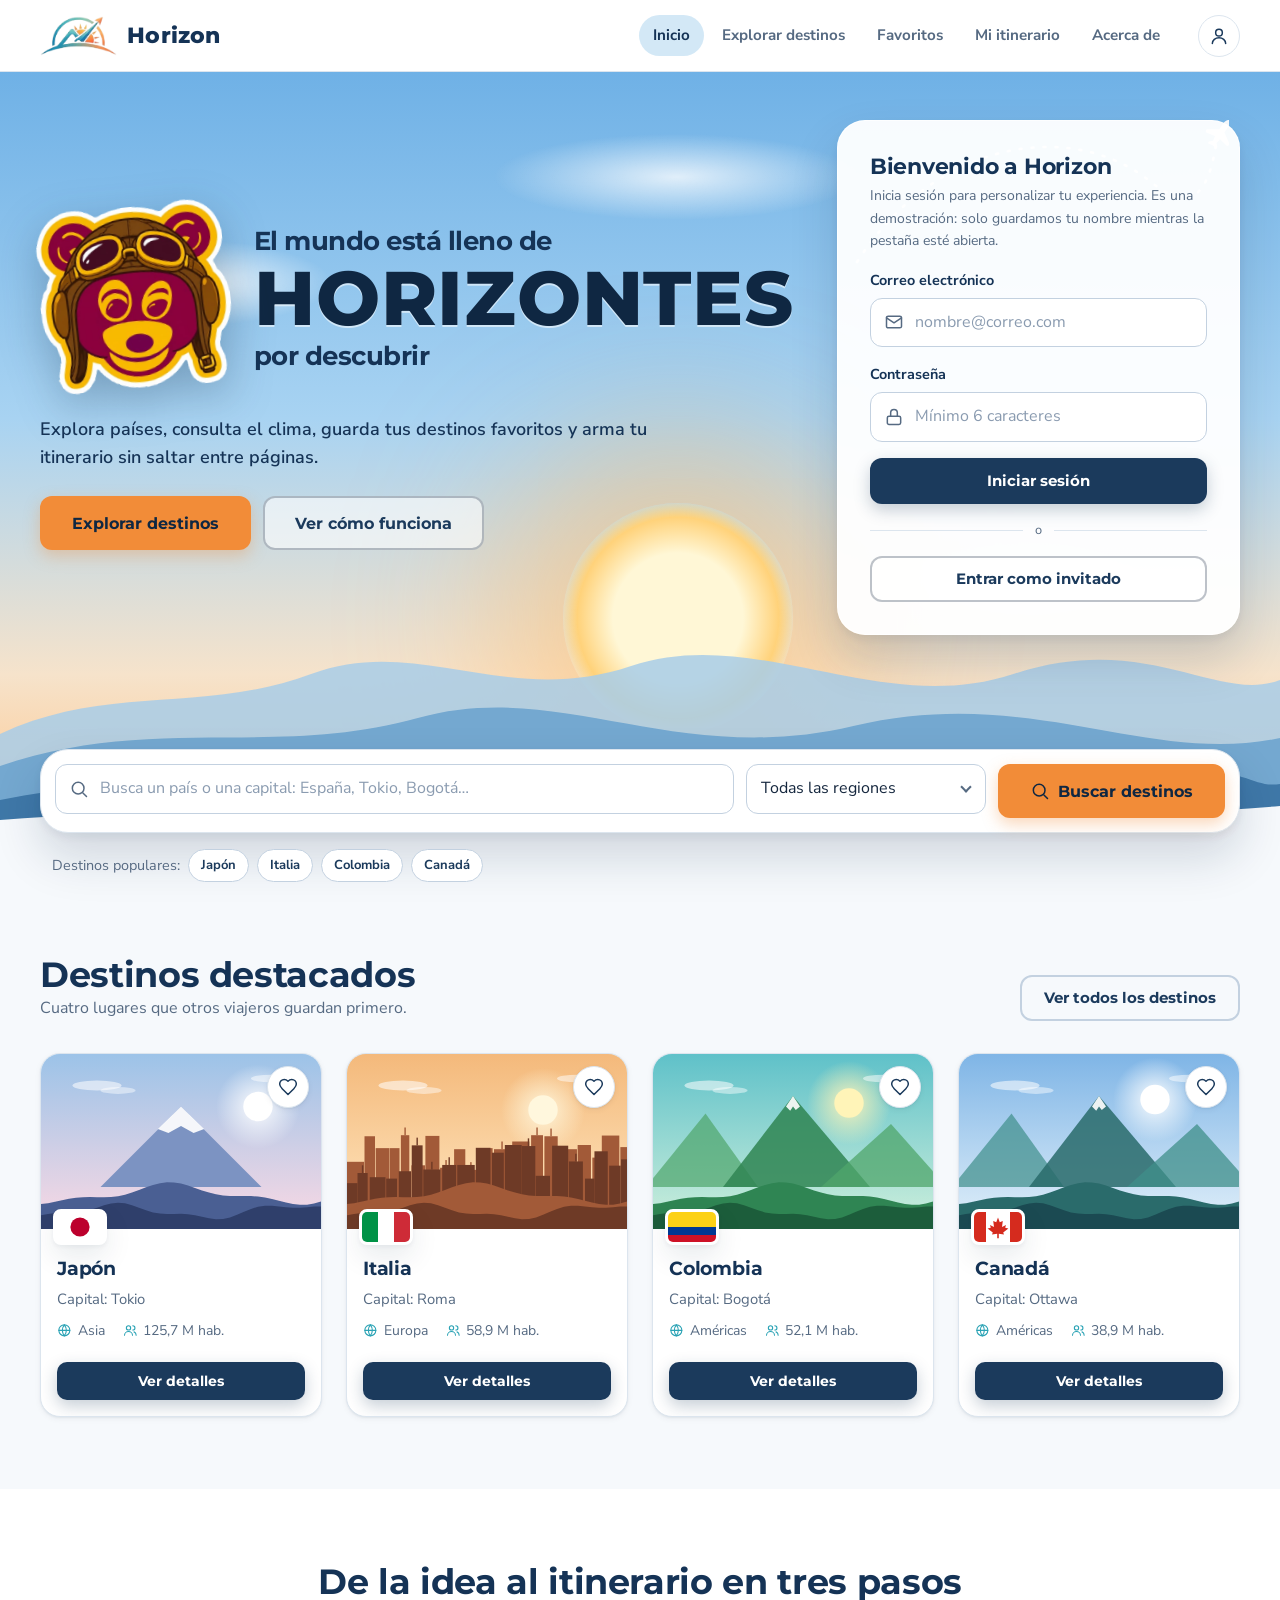
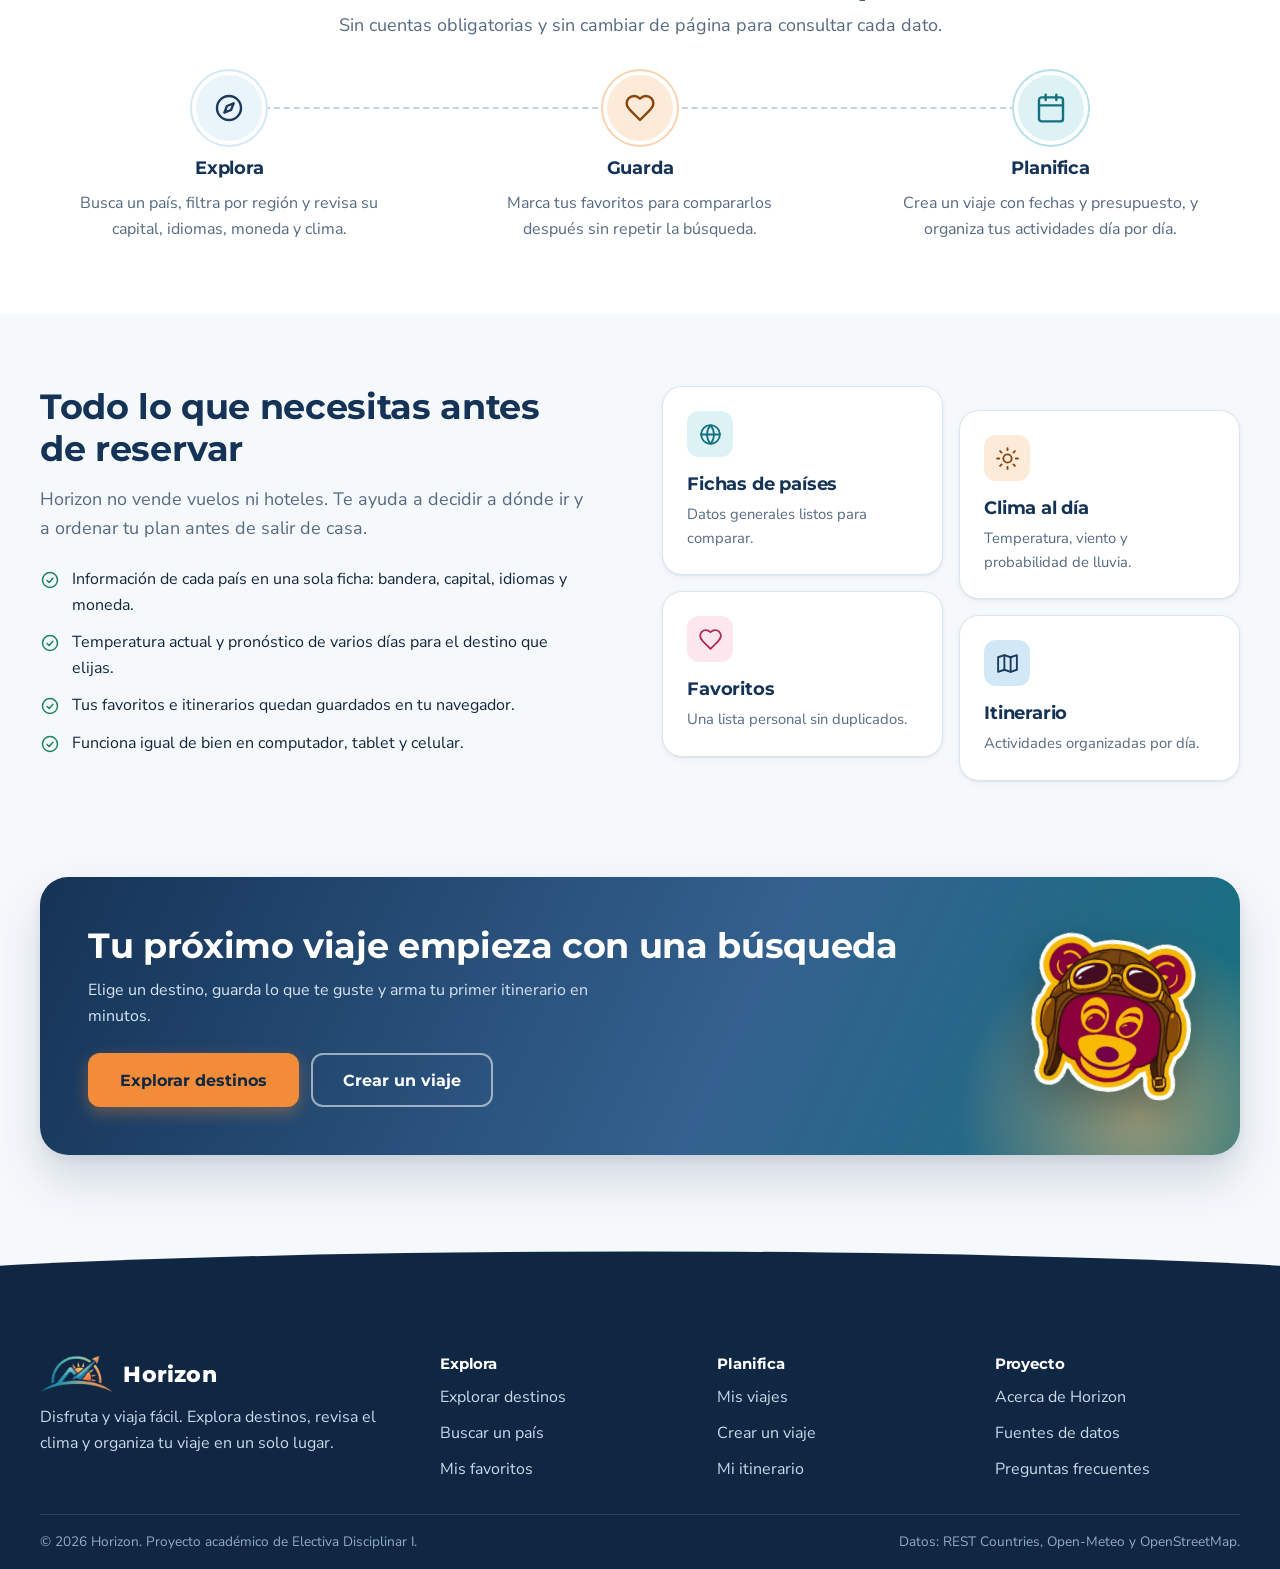
==== commit 33447b92: "Add files via upload" ====
--- a/index.html
+++ b/index.html
@@ -14,7 +14,7 @@
   <link rel="stylesheet" href="css/responsive.css">
 </head>
 <body class="page-home">
-<svg xmlns="http://www.w3.org/2000/svg" width="0" height="0" style="position:absolute" aria-hidden="true" focusable="false"><symbol id="i-search" viewBox="0 0 24 24"><circle cx="11" cy="11" r="7"/><path d="m21 21-4.3-4.3"/></symbol><symbol id="i-pin" viewBox="0 0 24 24"><path d="M20 10c0 6-8 12-8 12S4 16 4 10a8 8 0 0 1 16 0Z"/><circle cx="12" cy="10" r="3"/></symbol><symbol id="i-calendar" viewBox="0 0 24 24"><rect x="3" y="4" width="18" height="18" rx="2"/><path d="M16 2v4M8 2v4M3 10h18"/></symbol><symbol id="i-clock" viewBox="0 0 24 24"><circle cx="12" cy="12" r="9"/><path d="M12 7v5l3 2"/></symbol><symbol id="i-user" viewBox="0 0 24 24"><circle cx="12" cy="8" r="4"/><path d="M4 21c0-4 3.6-7 8-7s8 3 8 7"/></symbol><symbol id="i-users" viewBox="0 0 24 24"><circle cx="9" cy="8" r="3.5"/><path d="M2.5 20c0-3.5 3-6 6.5-6s6.5 2.5 6.5 6"/><path d="M16 4.5a3.5 3.5 0 0 1 0 7M18 14.5c2.2.8 3.5 2.8 3.5 5.5"/></symbol><symbol id="i-plane" viewBox="0 0 24 24"><path d="M17.8 19.2 16 11l3.5-3.5C21 6 21.5 4 21 3c-1-.5-3 0-4.5 1.5L13 8 4.8 6.2c-.5-.1-.9.1-1.1.5l-.3.5c-.2.5-.1 1 .3 1.3L9 12l-2 3H4l-1 1 3 2 2 3 1-1v-3l3-2 3.5 5.3c.3.4.8.5 1.3.3l.5-.2c.4-.3.6-.7.5-1.2z"/></symbol><symbol id="i-heart" viewBox="0 0 24 24"><path d="M19 14c1.5-1.5 3-3.2 3-5.5A5.5 5.5 0 0 0 16.5 3c-1.8 0-3 .5-4.5 2-1.5-1.5-2.7-2-4.5-2A5.5 5.5 0 0 0 2 8.5c0 2.3 1.5 4 3 5.5l7 7Z"/></symbol><symbol id="i-bookmark" viewBox="0 0 24 24"><path d="m19 21-7-4-7 4V5a2 2 0 0 1 2-2h10a2 2 0 0 1 2 2v16Z"/></symbol><symbol id="i-chevron-right" viewBox="0 0 24 24"><path d="m9 18 6-6-6-6"/></symbol><symbol id="i-chevron-left" viewBox="0 0 24 24"><path d="m15 18-6-6 6-6"/></symbol><symbol id="i-arrow-left" viewBox="0 0 24 24"><path d="M19 12H5M12 19l-7-7 7-7"/></symbol><symbol id="i-arrow-right" viewBox="0 0 24 24"><path d="M5 12h14M12 5l7 7-7 7"/></symbol><symbol id="i-dots" viewBox="0 0 24 24"><circle cx="12" cy="5" r="1.4" fill="currentColor"/><circle cx="12" cy="12" r="1.4" fill="currentColor"/><circle cx="12" cy="19" r="1.4" fill="currentColor"/></symbol><symbol id="i-plus" viewBox="0 0 24 24"><path d="M12 5v14M5 12h14"/></symbol><symbol id="i-trash" viewBox="0 0 24 24"><path d="M3 6h18M8 6V4a1 1 0 0 1 1-1h6a1 1 0 0 1 1 1v2M19 6l-1 14a2 2 0 0 1-2 2H8a2 2 0 0 1-2-2L5 6M10 11v6M14 11v6"/></symbol><symbol id="i-edit" viewBox="0 0 24 24"><path d="M12 20h9"/><path d="M16.5 3.5a2.1 2.1 0 0 1 3 3L7 19l-4 1 1-4Z"/></symbol><symbol id="i-check" viewBox="0 0 24 24"><path d="M20 6 9 17l-5-5"/></symbol><symbol id="i-x" viewBox="0 0 24 24"><path d="M18 6 6 18M6 6l12 12"/></symbol><symbol id="i-info" viewBox="0 0 24 24"><circle cx="12" cy="12" r="9"/><path d="M12 16v-4M12 8h.01"/></symbol><symbol id="i-alert" viewBox="0 0 24 24"><circle cx="12" cy="12" r="9"/><path d="M12 8v4M12 16h.01"/></symbol><symbol id="i-check-circle" viewBox="0 0 24 24"><circle cx="12" cy="12" r="9"/><path d="m8.5 12.5 2.5 2.5 4.5-5"/></symbol><symbol id="i-sun" viewBox="0 0 24 24"><circle cx="12" cy="12" r="4"/><path d="M12 2v2M12 20v2M4.9 4.9l1.4 1.4M17.7 17.7l1.4 1.4M2 12h2M20 12h2M4.9 19.1l1.4-1.4M17.7 6.3l1.4-1.4"/></symbol><symbol id="i-cloud" viewBox="0 0 24 24"><path d="M17.5 19H9a7 7 0 1 1 6.71-9h1.79a4.5 4.5 0 1 1 0 9Z"/></symbol><symbol id="i-cloud-sun" viewBox="0 0 24 24"><path d="M12 2v2M4.9 4.9l1.4 1.4M2 12h2M20 12h2M17.7 6.3l1.4-1.4"/><path d="M15.9 12.1a4 4 0 0 0-7.7-.9"/><path d="M13 22H7a5 5 0 1 1 4.9-6H13a3 3 0 0 1 0 6Z"/></symbol><symbol id="i-cloud-rain" viewBox="0 0 24 24"><path d="M4 14.9A7 7 0 1 1 15.7 8h1.8a4.5 4.5 0 0 1 2.5 8.2"/><path d="M16 14v6M8 14v6M12 16v6"/></symbol><symbol id="i-wind" viewBox="0 0 24 24"><path d="M17.7 7.7a2.5 2.5 0 1 1 1.8 4.3H2M9.6 4.6A2 2 0 1 1 11 8H2M12.6 19.4A2 2 0 1 0 14 16H2"/></symbol><symbol id="i-thermometer" viewBox="0 0 24 24"><path d="M14 14.8V4a2 2 0 0 0-4 0v10.8a4 4 0 1 0 4 0Z"/></symbol><symbol id="i-droplet" viewBox="0 0 24 24"><path d="M12 22a7 7 0 0 0 7-7c0-4-7-12-7-12S5 11 5 15a7 7 0 0 0 7 7Z"/></symbol><symbol id="i-globe" viewBox="0 0 24 24"><circle cx="12" cy="12" r="9"/><path d="M3 12h18M12 3a14 14 0 0 1 0 18M12 3a14 14 0 0 0 0 18"/></symbol><symbol id="i-compass" viewBox="0 0 24 24"><circle cx="12" cy="12" r="9"/><path d="m15.5 8.5-2 5-5 2 2-5Z"/></symbol><symbol id="i-coin" viewBox="0 0 24 24"><circle cx="12" cy="12" r="9"/><path d="M14.8 9.2c-.6-.8-1.6-1.2-2.8-1.2-1.7 0-2.8.8-2.8 2 0 3 5.6 1.5 5.6 4.2 0 1.2-1.2 2-2.8 2-1.3 0-2.4-.5-3-1.4M12 6.5V8m0 8v1.5"/></symbol><symbol id="i-language" viewBox="0 0 24 24"><path d="m5 8 6 6M4 14l6-6 2-3M2 5h12M7 2h1M22 22l-5-10-5 10M14 18h6"/></symbol><symbol id="i-landmark" viewBox="0 0 24 24"><path d="M3 22h18M6 18v-7M10 18v-7M14 18v-7M18 18v-7M12 2 3 7h18ZM3 18h18"/></symbol><symbol id="i-tree" viewBox="0 0 24 24"><path d="M12 22v-6"/><path d="M12 16c4 0 7-3 7-6.5S15.5 3 12 3 5 6 5 9.5 8 16 12 16Z"/></symbol><symbol id="i-museum" viewBox="0 0 24 24"><path d="M3 21h18M5 21V10M9.5 21V10M14.5 21V10M19 21V10M2.5 10 12 4l9.5 6Z"/></symbol><symbol id="i-briefcase" viewBox="0 0 24 24"><rect x="2" y="7" width="20" height="14" rx="2"/><path d="M16 21V5a2 2 0 0 0-2-2h-4a2 2 0 0 0-2 2v16"/></symbol><symbol id="i-file-text" viewBox="0 0 24 24"><path d="M14 2H6a2 2 0 0 0-2 2v16a2 2 0 0 0 2 2h12a2 2 0 0 0 2-2V8Z"/><path d="M14 2v6h6M8 13h8M8 17h8M8 9h2"/></symbol><symbol id="i-menu" viewBox="0 0 24 24"><path d="M4 6h16M4 12h16M4 18h16"/></symbol><symbol id="i-mail" viewBox="0 0 24 24"><rect x="3" y="5" width="18" height="14" rx="2"/><path d="m3 7 9 6 9-6"/></symbol><symbol id="i-lock" viewBox="0 0 24 24"><rect x="4" y="11" width="16" height="10" rx="2"/><path d="M8 11V7a4 4 0 0 1 8 0v4"/></symbol><symbol id="i-map" viewBox="0 0 24 24"><path d="M9 4 3 6v14l6-2 6 2 6-2V4l-6 2Z"/><path d="M9 4v14M15 6v14"/></symbol><symbol id="i-star" viewBox="0 0 24 24"><path d="m12 3 2.7 5.6 6.1.9-4.4 4.3 1 6.1L12 17l-5.4 2.9 1-6.1L3.2 9.5l6.1-.9Z"/></symbol><symbol id="i-external" viewBox="0 0 24 24"><path d="M18 13v6a2 2 0 0 1-2 2H5a2 2 0 0 1-2-2V8a2 2 0 0 1 2-2h6M15 3h6v6M10 14 21 3"/></symbol><symbol id="i-share" viewBox="0 0 24 24"><circle cx="18" cy="5" r="3"/><circle cx="6" cy="12" r="3"/><circle cx="18" cy="19" r="3"/><path d="m8.6 13.5 6.8 4M15.4 6.5l-6.8 4"/></symbol><symbol id="i-save" viewBox="0 0 24 24"><path d="M19 21H5a2 2 0 0 1-2-2V5a2 2 0 0 1 2-2h11l5 5v11a2 2 0 0 1-2 2Z"/><path d="M17 21v-8H7v8M7 3v5h8"/></symbol><symbol id="i-utensils" viewBox="0 0 24 24"><path d="M3 2v7a2 2 0 0 0 2 2h4a2 2 0 0 0 2-2V2M7 2v20M21 15V2a5 5 0 0 0-5 5v6a2 2 0 0 0 2 2h3Zm0 0v7"/></symbol><symbol id="i-code" viewBox="0 0 24 24"><path d="m16 18 6-6-6-6M8 6l-6 6 6 6"/></symbol><symbol id="i-sparkle" viewBox="0 0 24 24"><path d="m12 3 1.9 5.1L19 10l-5.1 1.9L12 17l-1.9-5.1L5 10l5.1-1.9ZM19 15l.8 2.2L22 18l-2.2.8L19 21l-.8-2.2L16 18l2.2-.8Z"/></symbol></svg>
+<svg xmlns="http://www.w3.org/2000/svg" width="0" height="0" style="position:absolute" aria-hidden="true" focusable="false"><symbol id="i-search" viewBox="0 0 24 24"><circle cx="11" cy="11" r="7"/><path d="m21 21-4.3-4.3"/></symbol><symbol id="i-pin" viewBox="0 0 24 24"><path d="M20 10c0 6-8 12-8 12S4 16 4 10a8 8 0 0 1 16 0Z"/><circle cx="12" cy="10" r="3"/></symbol><symbol id="i-calendar" viewBox="0 0 24 24"><rect x="3" y="4" width="18" height="18" rx="2"/><path d="M16 2v4M8 2v4M3 10h18"/></symbol><symbol id="i-clock" viewBox="0 0 24 24"><circle cx="12" cy="12" r="9"/><path d="M12 7v5l3 2"/></symbol><symbol id="i-user" viewBox="0 0 24 24"><circle cx="12" cy="8" r="4"/><path d="M4 21c0-4 3.6-7 8-7s8 3 8 7"/></symbol><symbol id="i-users" viewBox="0 0 24 24"><circle cx="9" cy="8" r="3.5"/><path d="M2.5 20c0-3.5 3-6 6.5-6s6.5 2.5 6.5 6"/><path d="M16 4.5a3.5 3.5 0 0 1 0 7M18 14.5c2.2.8 3.5 2.8 3.5 5.5"/></symbol><symbol id="i-plane" viewBox="0 0 24 24"><path d="M17.8 19.2 16 11l3.5-3.5C21 6 21.5 4 21 3c-1-.5-3 0-4.5 1.5L13 8 4.8 6.2c-.5-.1-.9.1-1.1.5l-.3.5c-.2.5-.1 1 .3 1.3L9 12l-2 3H4l-1 1 3 2 2 3 1-1v-3l3-2 3.5 5.3c.3.4.8.5 1.3.3l.5-.2c.4-.3.6-.7.5-1.2z"/></symbol><symbol id="i-heart" viewBox="0 0 24 24"><path d="M19 14c1.5-1.5 3-3.2 3-5.5A5.5 5.5 0 0 0 16.5 3c-1.8 0-3 .5-4.5 2-1.5-1.5-2.7-2-4.5-2A5.5 5.5 0 0 0 2 8.5c0 2.3 1.5 4 3 5.5l7 7Z"/></symbol><symbol id="i-bookmark" viewBox="0 0 24 24"><path d="m19 21-7-4-7 4V5a2 2 0 0 1 2-2h10a2 2 0 0 1 2 2v16Z"/></symbol><symbol id="i-chevron-right" viewBox="0 0 24 24"><path d="m9 18 6-6-6-6"/></symbol><symbol id="i-chevron-left" viewBox="0 0 24 24"><path d="m15 18-6-6 6-6"/></symbol><symbol id="i-arrow-left" viewBox="0 0 24 24"><path d="M19 12H5M12 19l-7-7 7-7"/></symbol><symbol id="i-arrow-right" viewBox="0 0 24 24"><path d="M5 12h14M12 5l7 7-7 7"/></symbol><symbol id="i-dots" viewBox="0 0 24 24"><circle cx="12" cy="5" r="1.4" fill="currentColor"/><circle cx="12" cy="12" r="1.4" fill="currentColor"/><circle cx="12" cy="19" r="1.4" fill="currentColor"/></symbol><symbol id="i-plus" viewBox="0 0 24 24"><path d="M12 5v14M5 12h14"/></symbol><symbol id="i-trash" viewBox="0 0 24 24"><path d="M3 6h18M8 6V4a1 1 0 0 1 1-1h6a1 1 0 0 1 1 1v2M19 6l-1 14a2 2 0 0 1-2 2H8a2 2 0 0 1-2-2L5 6M10 11v6M14 11v6"/></symbol><symbol id="i-edit" viewBox="0 0 24 24"><path d="M12 20h9"/><path d="M16.5 3.5a2.1 2.1 0 0 1 3 3L7 19l-4 1 1-4Z"/></symbol><symbol id="i-check" viewBox="0 0 24 24"><path d="M20 6 9 17l-5-5"/></symbol><symbol id="i-x" viewBox="0 0 24 24"><path d="M18 6 6 18M6 6l12 12"/></symbol><symbol id="i-info" viewBox="0 0 24 24"><circle cx="12" cy="12" r="9"/><path d="M12 16v-4M12 8h.01"/></symbol><symbol id="i-alert" viewBox="0 0 24 24"><circle cx="12" cy="12" r="9"/><path d="M12 8v4M12 16h.01"/></symbol><symbol id="i-check-circle" viewBox="0 0 24 24"><circle cx="12" cy="12" r="9"/><path d="m8.5 12.5 2.5 2.5 4.5-5"/></symbol><symbol id="i-sun" viewBox="0 0 24 24"><circle cx="12" cy="12" r="4"/><path d="M12 2v2M12 20v2M4.9 4.9l1.4 1.4M17.7 17.7l1.4 1.4M2 12h2M20 12h2M4.9 19.1l1.4-1.4M17.7 6.3l1.4-1.4"/></symbol><symbol id="i-cloud" viewBox="0 0 24 24"><path d="M17.5 19H9a7 7 0 1 1 6.71-9h1.79a4.5 4.5 0 1 1 0 9Z"/></symbol><symbol id="i-cloud-sun" viewBox="0 0 24 24"><path d="M12 2v2M4.9 4.9l1.4 1.4M2 12h2M20 12h2M17.7 6.3l1.4-1.4"/><path d="M15.9 12.1a4 4 0 0 0-7.7-.9"/><path d="M13 22H7a5 5 0 1 1 4.9-6H13a3 3 0 0 1 0 6Z"/></symbol><symbol id="i-cloud-rain" viewBox="0 0 24 24"><path d="M4 14.9A7 7 0 1 1 15.7 8h1.8a4.5 4.5 0 0 1 2.5 8.2"/><path d="M16 14v6M8 14v6M12 16v6"/></symbol><symbol id="i-wind" viewBox="0 0 24 24"><path d="M17.7 7.7a2.5 2.5 0 1 1 1.8 4.3H2M9.6 4.6A2 2 0 1 1 11 8H2M12.6 19.4A2 2 0 1 0 14 16H2"/></symbol><symbol id="i-thermometer" viewBox="0 0 24 24"><path d="M14 14.8V4a2 2 0 0 0-4 0v10.8a4 4 0 1 0 4 0Z"/></symbol><symbol id="i-droplet" viewBox="0 0 24 24"><path d="M12 22a7 7 0 0 0 7-7c0-4-7-12-7-12S5 11 5 15a7 7 0 0 0 7 7Z"/></symbol><symbol id="i-globe" viewBox="0 0 24 24"><circle cx="12" cy="12" r="9"/><path d="M3 12h18M12 3a14 14 0 0 1 0 18M12 3a14 14 0 0 0 0 18"/></symbol><symbol id="i-compass" viewBox="0 0 24 24"><circle cx="12" cy="12" r="9"/><path d="m15.5 8.5-2 5-5 2 2-5Z"/></symbol><symbol id="i-coin" viewBox="0 0 24 24"><circle cx="12" cy="12" r="9"/><path d="M14.8 9.2c-.6-.8-1.6-1.2-2.8-1.2-1.7 0-2.8.8-2.8 2 0 3 5.6 1.5 5.6 4.2 0 1.2-1.2 2-2.8 2-1.3 0-2.4-.5-3-1.4M12 6.5V8m0 8v1.5"/></symbol><symbol id="i-language" viewBox="0 0 24 24"><path d="m5 8 6 6M4 14l6-6 2-3M2 5h12M7 2h1M22 22l-5-10-5 10M14 18h6"/></symbol><symbol id="i-landmark" viewBox="0 0 24 24"><path d="M3 22h18M6 18v-7M10 18v-7M14 18v-7M18 18v-7M12 2 3 7h18ZM3 18h18"/></symbol><symbol id="i-tree" viewBox="0 0 24 24"><path d="M12 22v-6"/><path d="M12 16c4 0 7-3 7-6.5S15.5 3 12 3 5 6 5 9.5 8 16 12 16Z"/></symbol><symbol id="i-museum" viewBox="0 0 24 24"><path d="M3 21h18M5 21V10M9.5 21V10M14.5 21V10M19 21V10M2.5 10 12 4l9.5 6Z"/></symbol><symbol id="i-briefcase" viewBox="0 0 24 24"><rect x="2" y="7" width="20" height="14" rx="2"/><path d="M16 21V5a2 2 0 0 0-2-2h-4a2 2 0 0 0-2 2v16"/></symbol><symbol id="i-file-text" viewBox="0 0 24 24"><path d="M14 2H6a2 2 0 0 0-2 2v16a2 2 0 0 0 2 2h12a2 2 0 0 0 2-2V8Z"/><path d="M14 2v6h6M8 13h8M8 17h8M8 9h2"/></symbol><symbol id="i-menu" viewBox="0 0 24 24"><path d="M4 6h16M4 12h16M4 18h16"/></symbol><symbol id="i-mail" viewBox="0 0 24 24"><rect x="3" y="5" width="18" height="14" rx="2"/><path d="m3 7 9 6 9-6"/></symbol><symbol id="i-lock" viewBox="0 0 24 24"><rect x="4" y="11" width="16" height="10" rx="2"/><path d="M8 11V7a4 4 0 0 1 8 0v4"/></symbol><symbol id="i-map" viewBox="0 0 24 24"><path d="M9 4 3 6v14l6-2 6 2 6-2V4l-6 2Z"/><path d="M9 4v14M15 6v14"/></symbol><symbol id="i-star" viewBox="0 0 24 24"><path d="m12 3 2.7 5.6 6.1.9-4.4 4.3 1 6.1L12 17l-5.4 2.9 1-6.1L3.2 9.5l6.1-.9Z"/></symbol><symbol id="i-external" viewBox="0 0 24 24"><path d="M18 13v6a2 2 0 0 1-2 2H5a2 2 0 0 1-2-2V8a2 2 0 0 1 2-2h6M15 3h6v6M10 14 21 3"/></symbol><symbol id="i-share" viewBox="0 0 24 24"><circle cx="18" cy="5" r="3"/><circle cx="6" cy="12" r="3"/><circle cx="18" cy="19" r="3"/><path d="m8.6 13.5 6.8 4M15.4 6.5l-6.8 4"/></symbol><symbol id="i-save" viewBox="0 0 24 24"><path d="M19 21H5a2 2 0 0 1-2-2V5a2 2 0 0 1 2-2h11l5 5v11a2 2 0 0 1-2 2Z"/><path d="M17 21v-8H7v8M7 3v5h8"/></symbol><symbol id="i-utensils" viewBox="0 0 24 24"><path d="M3 2v7a2 2 0 0 0 2 2h4a2 2 0 0 0 2-2V2M7 2v20M21 15V2a5 5 0 0 0-5 5v6a2 2 0 0 0 2 2h3Zm0 0v7"/></symbol><symbol id="i-code" viewBox="0 0 24 24"><path d="m16 18 6-6-6-6M8 6l-6 6 6 6"/></symbol><symbol id="i-sparkle" viewBox="0 0 24 24"><path d="m12 3 1.9 5.1L19 10l-5.1 1.9L12 17l-1.9-5.1L5 10l5.1-1.9ZM19 15l.8 2.2L22 18l-2.2.8L19 21l-.8-2.2L16 18l2.2-.8Z"/></symbol><symbol id="i-snowflake" viewBox="0 0 24 24"><path d="M12 2v20M4.9 7.5l14.2 9M4.9 16.5l14.2-9M9 4l3 2 3-2M9 20l3-2 3 2"/></symbol><symbol id="i-zap" viewBox="0 0 24 24"><path d="M13 2 4 14h7l-1 8 9-12h-7Z"/></symbol><symbol id="i-refresh" viewBox="0 0 24 24"><path d="M21 12a9 9 0 1 1-3-6.7L21 8M21 3v5h-5"/></symbol><symbol id="i-log-out" viewBox="0 0 24 24"><path d="M9 21H5a2 2 0 0 1-2-2V5a2 2 0 0 1 2-2h4M16 17l5-5-5-5M21 12H9"/></symbol></svg>
 <a class="skip-link" href="#contenido">Saltar al contenido</a>
 
 <header class="site-header">
@@ -27,11 +27,13 @@
     <div class="navbar__actions has-menu">
       <button class="icon-btn" type="button" data-menu-toggle aria-expanded="false" aria-controls="user-menu" aria-haspopup="true" aria-label="Abrir menú de usuario"><svg class="icon" aria-hidden="true" focusable="false"><use href="#i-user"/></svg></button>
       <div class="menu" id="user-menu" hidden>
-        <a class="menu__item" href="index.html#acceso"><svg class="icon" aria-hidden="true" focusable="false"><use href="#i-lock"/></svg>Iniciar sesión</a>
+        <p class="menu__hello" data-session-hello hidden></p>
+        <a class="menu__item" href="index.html#acceso" data-session-login><svg class="icon" aria-hidden="true" focusable="false"><use href="#i-lock"/></svg>Iniciar sesión</a>
         <a class="menu__item" href="favoritos.html"><svg class="icon" aria-hidden="true" focusable="false"><use href="#i-heart"/></svg>Mis favoritos</a>
         <a class="menu__item" href="mis-viajes.html"><svg class="icon" aria-hidden="true" focusable="false"><use href="#i-briefcase"/></svg>Mis viajes</a>
         <div class="menu__sep" role="separator"></div>
         <a class="menu__item" href="crear-viaje.html"><svg class="icon" aria-hidden="true" focusable="false"><use href="#i-plus"/></svg>Crear un viaje</a>
+        <button class="menu__item" type="button" data-session-logout hidden><svg class="icon" aria-hidden="true" focusable="false"><use href="#i-log-out"/></svg>Cerrar sesión</button>
       </div>
       <button class="icon-btn navbar__toggle" type="button" aria-expanded="false" aria-controls="nav-menu" aria-label="Abrir menú de navegación"><svg class="icon" aria-hidden="true" focusable="false"><use href="#i-menu"/></svg></button>
     </div>
@@ -73,29 +75,39 @@
     </div>
 
     <aside class="login-card" id="acceso" aria-labelledby="login-title">
-      <div>
-        <h2 id="login-title">Bienvenido a Horizon</h2>
-        <p class="text-muted text-small">Inicia sesión para guardar tus viajes. Esta es una demostración: no se crea ninguna cuenta.</p>
-      </div>
-      <form id="login-form" novalidate>
-        <div class="login-form__fields">
-          
+      <div id="login-panel">
+        <div>
+          <h2 id="login-title">Bienvenido a Horizon</h2>
+          <p class="text-muted text-small" style="margin-top:6px">Inicia sesión para personalizar tu experiencia. Es una demostración: solo guardamos tu nombre mientras la pestaña esté abierta.</p>
+        </div>
+        <form id="login-form" novalidate style="margin-top:16px">
+          <div class="login-form__fields">
+            
 <div class="field">
   <label class="field__label" for="login-email">Correo electrónico</label>
   <div class="field__control"><svg class="icon" aria-hidden="true" focusable="false"><use href="#i-mail"/></svg><input class="input" id="login-email" name="email" type="email" autocomplete="email" placeholder="nombre@correo.com" required aria-describedby="login-email-error"></div>
   <p class="field__error" id="login-email-error"><svg class="icon" aria-hidden="true" focusable="false"><use href="#i-alert"/></svg><span>Escribe un correo válido</span></p>
 </div>
-          
+            
 <div class="field">
   <label class="field__label" for="login-pass">Contraseña</label>
   <div class="field__control"><svg class="icon" aria-hidden="true" focusable="false"><use href="#i-lock"/></svg><input class="input" id="login-pass" name="password" type="password" autocomplete="current-password" placeholder="Mínimo 6 caracteres" required aria-describedby="login-pass-error"></div>
   <p class="field__error" id="login-pass-error"><svg class="icon" aria-hidden="true" focusable="false"><use href="#i-alert"/></svg><span>La contraseña debe tener al menos 6 caracteres</span></p>
 </div>
+          </div>
+          <button class="btn btn--primary btn--block" type="submit">Iniciar sesión</button>
+        </form>
+        <div class="login-card__sep" style="margin-top:16px"><span>o</span></div>
+        <a class="btn btn--outline btn--block" id="guest-btn" href="explorar.html" style="margin-top:16px">Entrar como invitado</a>
+      </div>
+      <div class="login-welcome" id="login-welcome" hidden>
+        <div>
+          <h2>Hola, <span id="welcome-name"></span></h2>
+          <p class="text-muted text-small" style="margin-top:6px">Tu sesión está activa. ¿A dónde quieres ir hoy?</p>
         </div>
-        <button class="btn btn--primary btn--block" type="submit">Iniciar sesión</button>
-      </form>
-      <div class="login-card__sep"><span>o</span></div>
-      <a class="btn btn--outline btn--block" href="explorar.html">Entrar como invitado</a>
+        <a class="btn btn--primary btn--block" href="explorar.html">Continuar a explorar</a>
+        <button class="btn btn--outline btn--block" type="button" data-session-logout><svg class="icon" aria-hidden="true" focusable="false"><use href="#i-log-out"/></svg>Cerrar sesión</button>
+      </div>
     </aside>
   </div>
 </section>
@@ -132,79 +144,7 @@
       </div>
       <a class="btn btn--outline" href="destinos.html">Ver todos los destinos</a>
     </div>
-    <div class="grid-4">
-<article class="dest-card">
-  <div class="dest-card__media">
-    <img src="assets/img/cover-jp.svg" alt="" width="800" height="500" loading="lazy">
-    <button class="icon-btn fav-btn dest-card__fav" type="button" aria-pressed="false" aria-label="Agregar Japón a favoritos" title="Agregar a favoritos" data-name="Japón"><svg class="icon" aria-hidden="true" focusable="false"><use href="#i-heart"/></svg></button>
-    <span class="flag-chip"><img src="assets/flags/jp.svg" alt="Bandera de Japón" width="60" height="40" loading="lazy"></span>
-  </div>
-  <div class="dest-card__body">
-    <h3 class="dest-card__title"><a href="detalle.html">Japón</a></h3>
-    <p class="dest-card__capital">Capital: Tokio</p>
-    <ul class="meta-list">
-      <li><svg class="icon" aria-hidden="true" focusable="false"><use href="#i-globe"/></svg>Asia</li>
-      <li><svg class="icon" aria-hidden="true" focusable="false"><use href="#i-users"/></svg>125,7 M hab.</li>
-    </ul>
-    <div class="dest-card__footer">
-      <a class="btn btn--primary btn--sm btn--block" href="detalle.html">Ver detalles</a>
-    </div>
-  </div>
-</article>
-<article class="dest-card">
-  <div class="dest-card__media">
-    <img src="assets/img/cover-it.svg" alt="" width="800" height="500" loading="lazy">
-    <button class="icon-btn fav-btn dest-card__fav" type="button" aria-pressed="false" aria-label="Agregar Italia a favoritos" title="Agregar a favoritos" data-name="Italia"><svg class="icon" aria-hidden="true" focusable="false"><use href="#i-heart"/></svg></button>
-    <span class="flag-chip"><img src="assets/flags/it.svg" alt="Bandera de Italia" width="60" height="40" loading="lazy"></span>
-  </div>
-  <div class="dest-card__body">
-    <h3 class="dest-card__title"><a href="detalle.html">Italia</a></h3>
-    <p class="dest-card__capital">Capital: Roma</p>
-    <ul class="meta-list">
-      <li><svg class="icon" aria-hidden="true" focusable="false"><use href="#i-globe"/></svg>Europa</li>
-      <li><svg class="icon" aria-hidden="true" focusable="false"><use href="#i-users"/></svg>58,9 M hab.</li>
-    </ul>
-    <div class="dest-card__footer">
-      <a class="btn btn--primary btn--sm btn--block" href="detalle.html">Ver detalles</a>
-    </div>
-  </div>
-</article>
-<article class="dest-card">
-  <div class="dest-card__media">
-    <img src="assets/img/cover-co.svg" alt="" width="800" height="500" loading="lazy">
-    <button class="icon-btn fav-btn dest-card__fav" type="button" aria-pressed="false" aria-label="Agregar Colombia a favoritos" title="Agregar a favoritos" data-name="Colombia"><svg class="icon" aria-hidden="true" focusable="false"><use href="#i-heart"/></svg></button>
-    <span class="flag-chip"><img src="assets/flags/co.svg" alt="Bandera de Colombia" width="60" height="40" loading="lazy"></span>
-  </div>
-  <div class="dest-card__body">
-    <h3 class="dest-card__title"><a href="detalle.html">Colombia</a></h3>
-    <p class="dest-card__capital">Capital: Bogotá</p>
-    <ul class="meta-list">
-      <li><svg class="icon" aria-hidden="true" focusable="false"><use href="#i-globe"/></svg>Américas</li>
-      <li><svg class="icon" aria-hidden="true" focusable="false"><use href="#i-users"/></svg>52,1 M hab.</li>
-    </ul>
-    <div class="dest-card__footer">
-      <a class="btn btn--primary btn--sm btn--block" href="detalle.html">Ver detalles</a>
-    </div>
-  </div>
-</article>
-<article class="dest-card">
-  <div class="dest-card__media">
-    <img src="assets/img/cover-ca.svg" alt="" width="800" height="500" loading="lazy">
-    <button class="icon-btn fav-btn dest-card__fav" type="button" aria-pressed="false" aria-label="Agregar Canadá a favoritos" title="Agregar a favoritos" data-name="Canadá"><svg class="icon" aria-hidden="true" focusable="false"><use href="#i-heart"/></svg></button>
-    <span class="flag-chip"><img src="assets/flags/ca.svg" alt="Bandera de Canadá" width="60" height="40" loading="lazy"></span>
-  </div>
-  <div class="dest-card__body">
-    <h3 class="dest-card__title"><a href="detalle.html">Canadá</a></h3>
-    <p class="dest-card__capital">Capital: Ottawa</p>
-    <ul class="meta-list">
-      <li><svg class="icon" aria-hidden="true" focusable="false"><use href="#i-globe"/></svg>Américas</li>
-      <li><svg class="icon" aria-hidden="true" focusable="false"><use href="#i-users"/></svg>38,9 M hab.</li>
-    </ul>
-    <div class="dest-card__footer">
-      <a class="btn btn--primary btn--sm btn--block" href="detalle.html">Ver detalles</a>
-    </div>
-  </div>
-</article></div>
+    <div class="grid-4" id="featured-grid" aria-live="polite" aria-busy="false"></div>
   </div>
 </section>
 
@@ -271,7 +211,6 @@
   </div>
 </section>
 </main>
-
 <footer class="site-footer">
   <div class="container">
     <div class="footer__grid">
@@ -306,11 +245,16 @@
     </div>
     <div class="footer__bottom">
       <p>© 2026 Horizon. Proyecto académico de Electiva Disciplinar I.</p>
-      <p>Datos de ejemplo. Fuentes previstas: REST Countries, Open-Meteo y OpenStreetMap.</p>
+      <p>Datos: REST Countries, Open-Meteo y OpenStreetMap.</p>
     </div>
   </div>
 </footer>
 <div class="toast-region" id="toast-region" role="status" aria-live="polite"></div>
-<script src="js/main.js" defer></script>
+<script src="js/config.js" defer></script>
+<script src="js/utils.js" defer></script>
+<script src="js/storage.js" defer></script>
+<script src="js/api.js" defer></script>
+<script src="js/ui.js" defer></script>
+<script src="js/pages/home.js" defer></script>
 </body>
 </html>
--- a/css/base.css
+++ b/css/base.css
@@ -97,6 +97,11 @@
   flex: 1 0 auto;
 }
 
+/* El atributo hidden siempre debe ocultar, aunque el elemento tenga display propio */
+[hidden] {
+  display: none !important;
+}
+
 img,
 svg,
 video {
--- a/css/components.css
+++ b/css/components.css
@@ -1141,3 +1141,90 @@
   gap: var(--space-4);
   margin-bottom: var(--space-4);
 }
+
+/* ---------- Estados de carga y avisos (tercer corte) ---------- */
+.skeleton {
+  position: relative;
+  overflow: hidden;
+  background: linear-gradient(100deg, #e6eef6 30%, #f4f8fc 50%, #e6eef6 70%);
+  background-size: 220% 100%;
+  border: 1px solid var(--line);
+  border-radius: var(--r-lg);
+  animation: shimmer 1.4s linear infinite;
+}
+
+.skeleton--card {
+  min-height: 330px;
+}
+
+.skeleton--row {
+  min-height: 128px;
+}
+
+.skeleton--day {
+  min-height: 170px;
+}
+
+.skeleton--block {
+  min-height: 320px;
+  border-radius: var(--r-xl);
+}
+
+@keyframes shimmer {
+  to {
+    background-position: -220% 0;
+  }
+}
+
+.status-banner {
+  display: flex;
+  align-items: center;
+  gap: var(--space-3);
+  grid-column: 1 / -1;
+  padding: 14px 18px;
+  font-weight: 600;
+  color: var(--navy-800);
+  background: var(--sky-100);
+  border: 1px solid var(--sky-200);
+  border-radius: var(--r-md);
+}
+
+.status-banner p {
+  flex: 1;
+}
+
+.status-banner .icon {
+  color: var(--teal-700);
+}
+
+.status-banner--error {
+  color: #7d2020;
+  background: var(--danger-bg);
+  border-color: #f1c1c1;
+}
+
+.status-banner--error .icon {
+  color: var(--danger);
+}
+
+.menu__hello {
+  padding: 10px 12px 6px;
+  font-family: var(--font-title);
+  font-weight: 700;
+  color: var(--navy-800);
+}
+
+.badge--now {
+  color: #7a4a00;
+  background: #ffe7bf;
+}
+
+.activity-empty {
+  padding: 14px 16px;
+  font-size: 0.9rem;
+  color: var(--muted);
+  list-style: none;
+  background: var(--bg);
+  border: 1px dashed var(--line-strong);
+  border-radius: var(--r-md);
+}
--- a/css/pages.css
+++ b/css/pages.css
@@ -1536,3 +1536,107 @@
 .trip-card__body .badge {
   align-self: flex-start;
 }
+
+/* ==========================================================================
+   TERCER CORTE: elementos de las pantallas conectadas a las APIs
+   ========================================================================== */
+.login-welcome {
+  display: flex;
+  flex-direction: column;
+  gap: var(--space-4);
+}
+
+.login-welcome[hidden],
+#login-panel[hidden] {
+  display: none;
+}
+
+.hub-card__count {
+  display: inline-flex;
+  padding: 4px 12px;
+  font-size: 0.8rem;
+  font-weight: 700;
+  color: var(--navy-700);
+  background: var(--sky-100);
+  border-radius: var(--r-pill);
+}
+
+.trip-card__link {
+  color: inherit;
+  text-decoration: none;
+}
+
+.trip-card__link:hover {
+  color: var(--teal-700);
+}
+
+.detail-loading {
+  display: grid;
+  gap: var(--space-4);
+  padding-block: var(--space-7);
+}
+
+/* Consulta de otra ciudad */
+.city-search {
+  display: flex;
+  flex-wrap: wrap;
+  align-items: flex-end;
+  gap: var(--space-3);
+  margin-bottom: var(--space-5);
+  padding: var(--space-4) var(--space-5);
+  background: var(--surface);
+  border: 1px solid var(--line);
+  border-radius: var(--r-lg);
+}
+
+.city-search .field {
+  flex: 1 1 260px;
+}
+
+.city-search__msg {
+  flex-basis: 100%;
+  min-height: 1.2em;
+  font-size: 0.875rem;
+  font-weight: 600;
+  color: var(--danger);
+}
+
+.weather.is-loading .weather-now,
+.weather.is-loading .stat {
+  opacity: 0.45;
+  filter: grayscale(0.4);
+}
+
+.forecast .status-banner {
+  grid-column: 1 / -1;
+}
+
+/* Mapa incrustado */
+.map-visual iframe {
+  position: absolute;
+  inset: 0;
+  width: 100%;
+  height: 100%;
+  border: 0;
+}
+
+/* Formulario de lugares */
+.place-form {
+  display: grid;
+  grid-template-columns: minmax(0, 1.2fr) minmax(0, 0.7fr) minmax(0, 1.4fr) auto;
+  align-items: end;
+  gap: var(--space-4);
+  margin-bottom: var(--space-5);
+}
+
+.place-form .btn {
+  min-height: 48px;
+}
+
+.place-card .btn[aria-pressed="true"] {
+  color: #fff;
+}
+
+#detail-status:not(:empty) {
+  padding-top: 24px;
+}
--- a/css/responsive.css
+++ b/css/responsive.css
@@ -370,3 +370,24 @@
     flex-direction: column-reverse;
   }
 }
+
+/* ---------- Tercer corte ---------- */
+@media (max-width: 900px) {
+  .place-form {
+    grid-template-columns: 1fr 1fr;
+  }
+
+  .place-form .btn {
+    grid-column: 1 / -1;
+  }
+}
+
+@media (max-width: 640px) {
+  .place-form {
+    grid-template-columns: 1fr;
+  }
+
+  .city-search {
+    padding: var(--space-4);
+  }
+}
